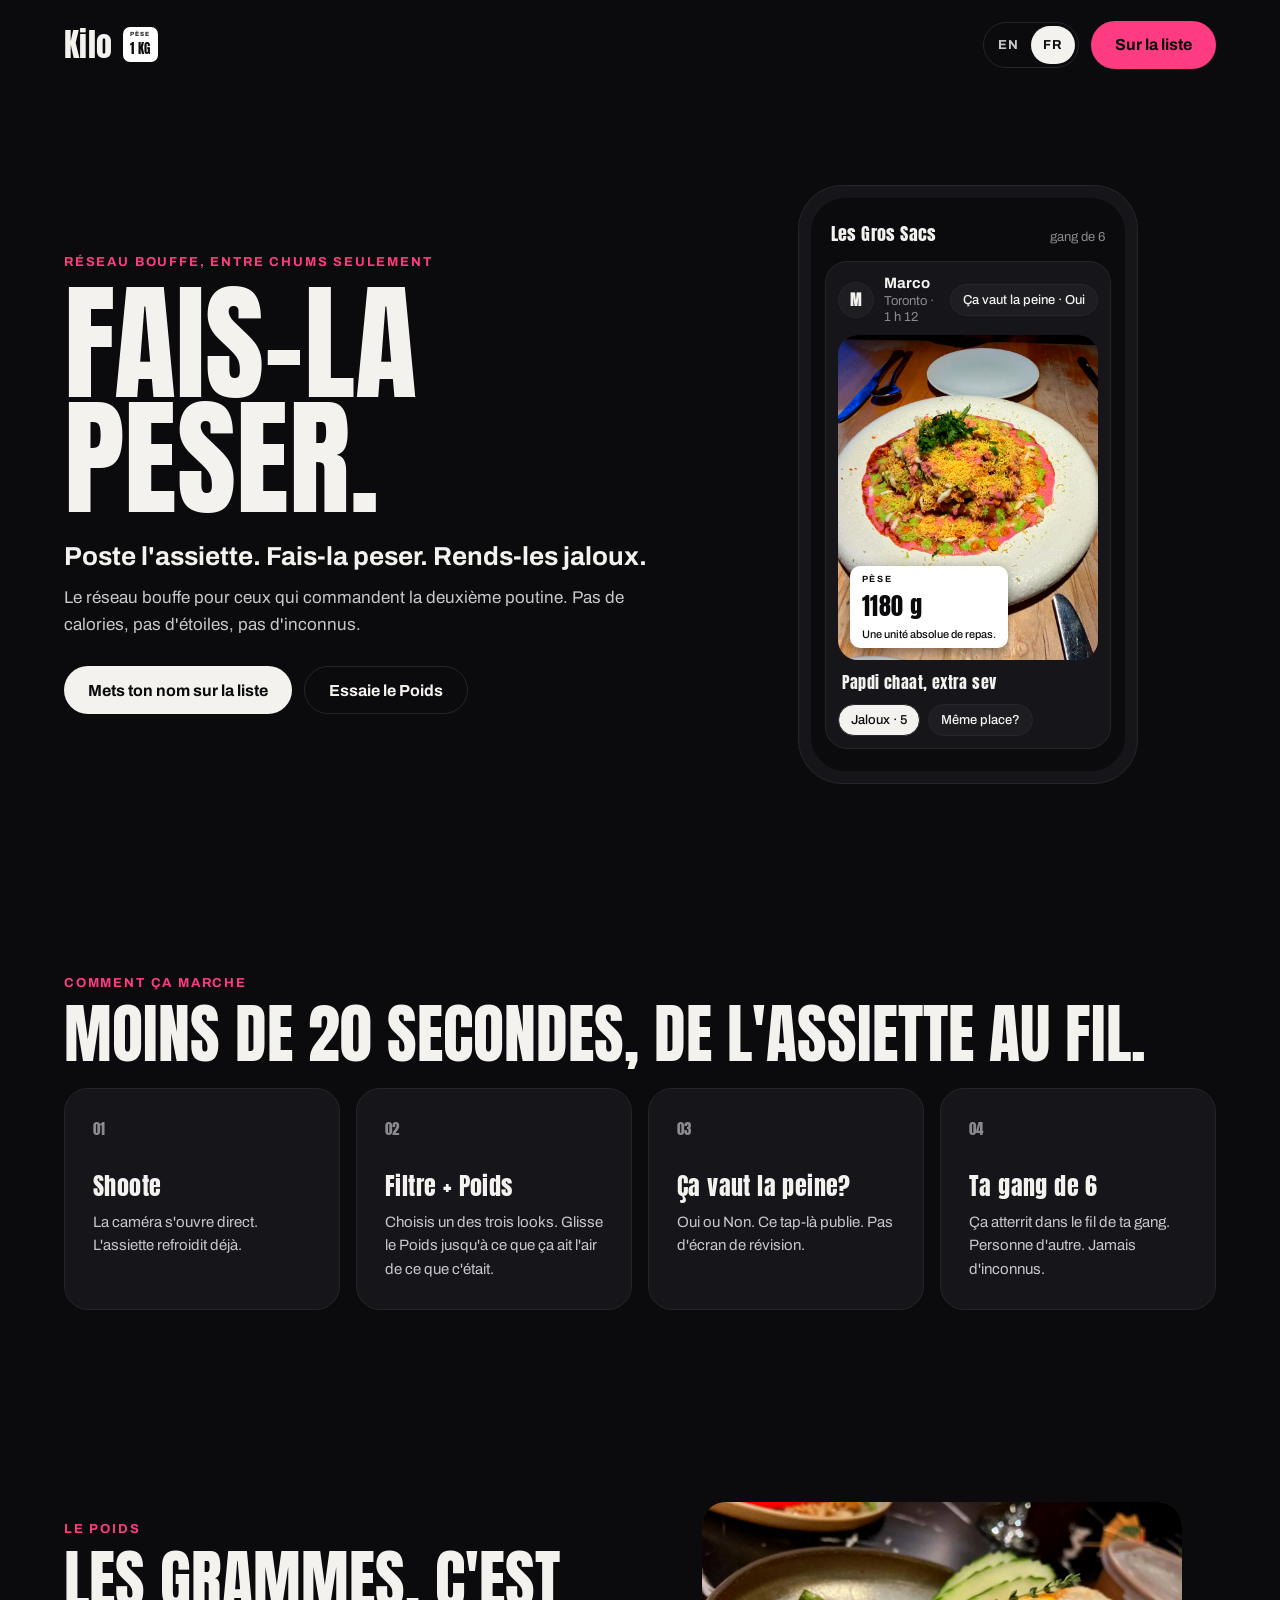
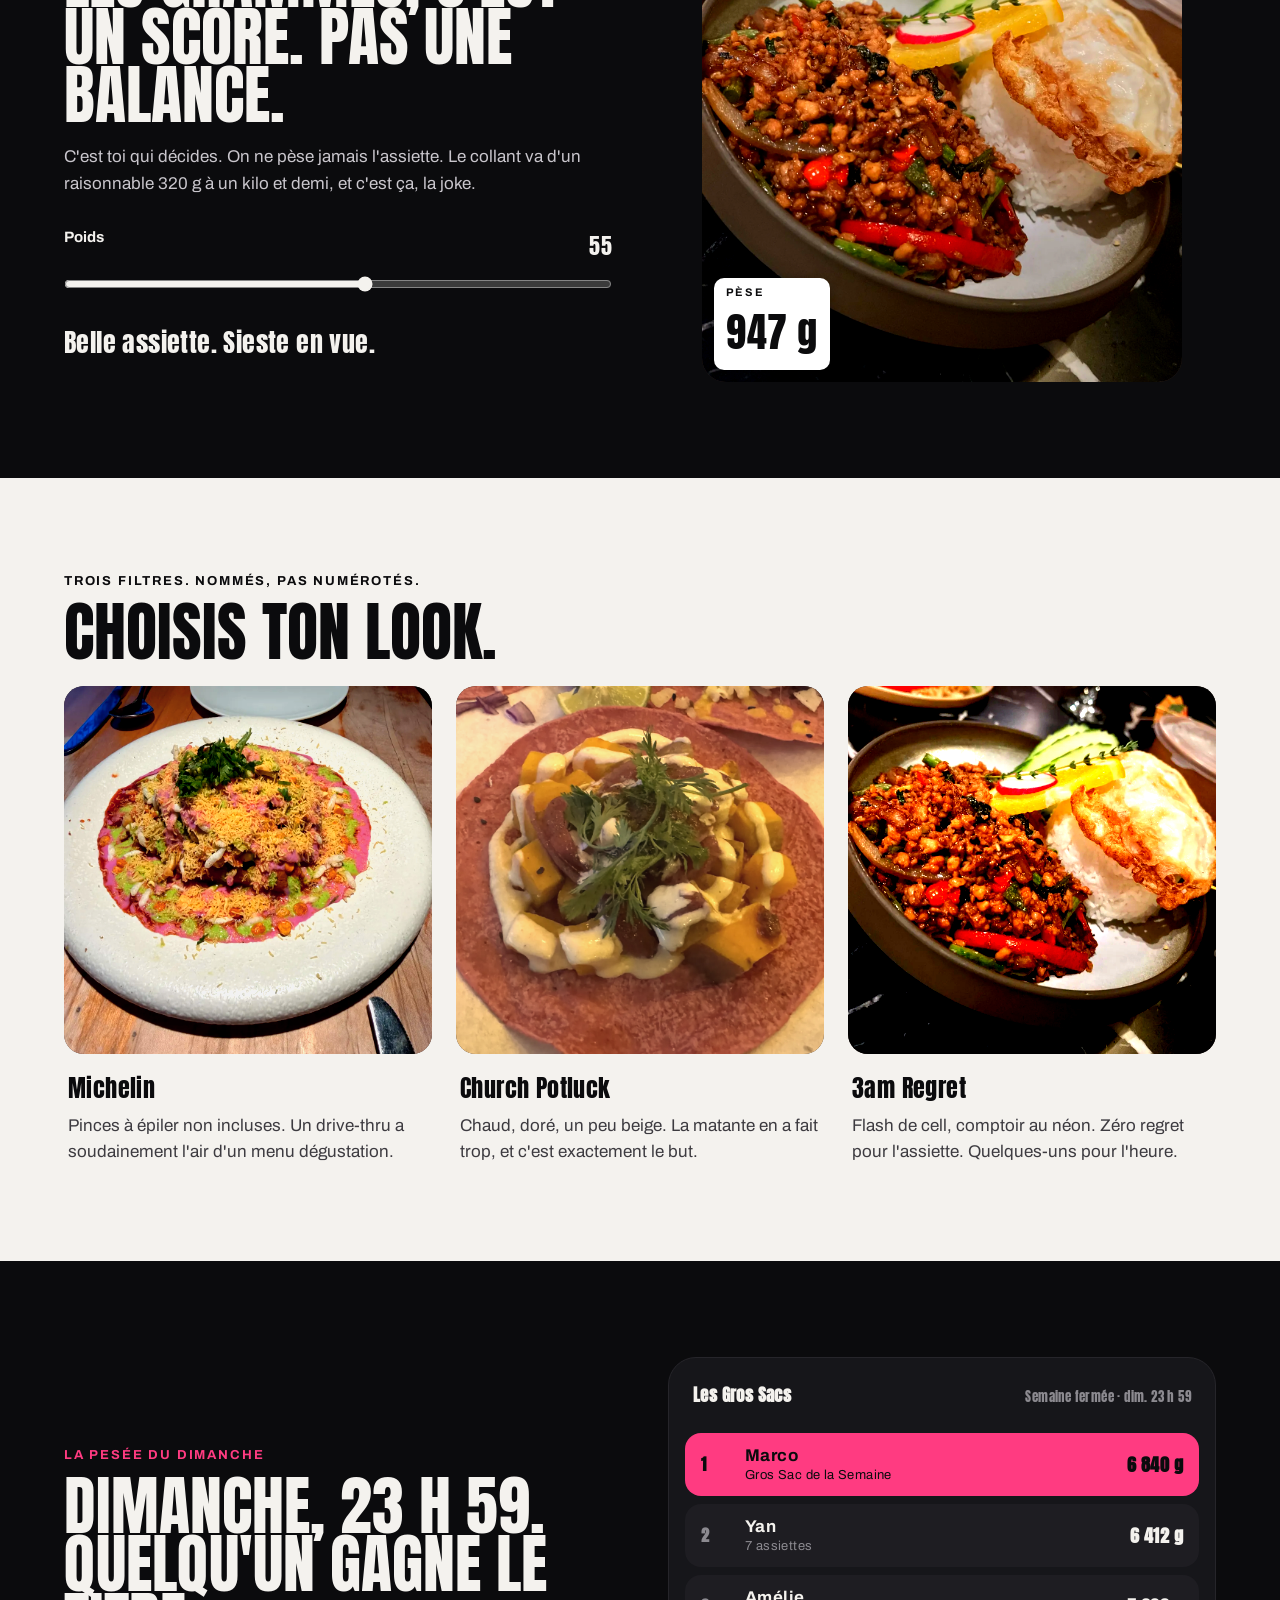
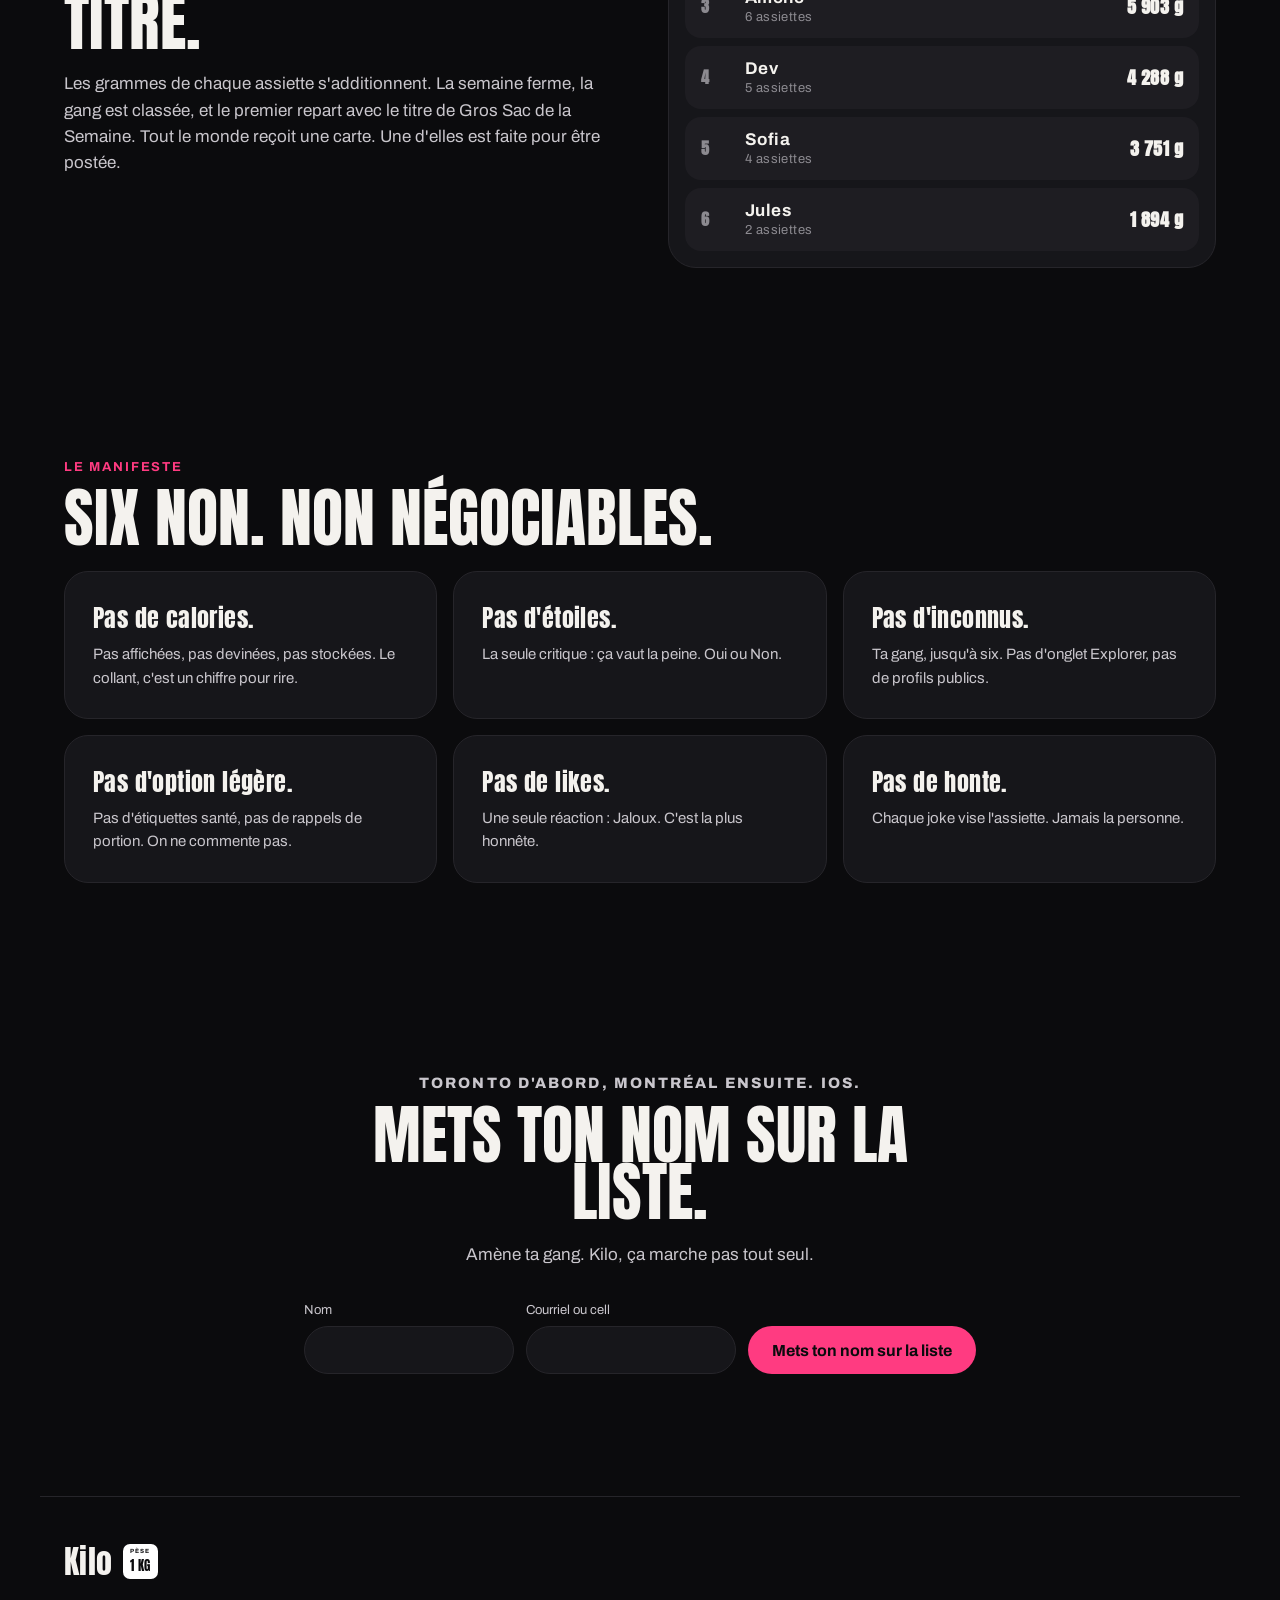
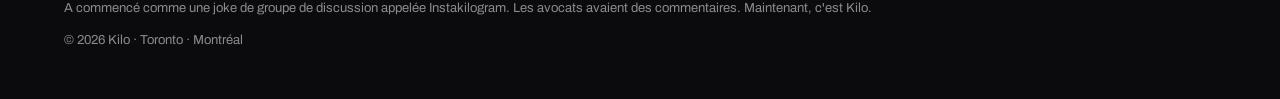
==== fr/index.html @ 5e9f3f68 "Hero photo, French version, share previews" ====
<!doctype html><html lang="fr-CA"><head><meta charset="utf-8"><meta name="viewport" content="width=device-width,initial-scale=1">
<title>Kilo — Fais-la peser.</title>
<link rel="canonical" href="https://ymatagne.github.io/kilo-landing/fr/"><link rel="alternate" hreflang="en-CA" href="https://ymatagne.github.io/kilo-landing/"><link rel="alternate" hreflang="fr-CA" href="https://ymatagne.github.io/kilo-landing/fr/"><link rel="alternate" hreflang="x-default" href="https://ymatagne.github.io/kilo-landing/">
<meta property="og:type" content="website"><meta property="og:site_name" content="Kilo"><meta property="og:title" content="Kilo — Fais-la peser."><meta property="og:description" content="Le réseau bouffe entre chums seulement. Poste ton assiette. Fais-la peser. Rends-les jaloux."><meta property="og:image" content="https://ymatagne.github.io/kilo-landing/og-fr.png"><meta property="og:image:width" content="1200"><meta property="og:image:height" content="630"><meta property="og:image:alt" content="Kilo : Fais-la peser. Une assiette de papdi chaat avec un collant qui affiche 1180 g."><meta property="og:url" content="https://ymatagne.github.io/kilo-landing/fr/"><meta property="og:locale" content="fr_CA"><meta property="og:locale:alternate" content="en_CA"><meta name="twitter:card" content="summary_large_image"><meta name="twitter:image" content="https://ymatagne.github.io/kilo-landing/og-fr.png">
<link rel="icon" href="../favicon.ico" sizes="any"><link rel="icon" type="image/png" sizes="32x32" href="../favicon-32.png"><link rel="apple-touch-icon" href="../apple-touch-icon.png"><meta name="theme-color" content="#0B0B0D"><meta name="description" content="Kilo, le réseau bouffe entre chums seulement. Poste ton assiette. Fais-la peser. Rends-les jaloux.">
<link rel="preconnect" href="https://fonts.googleapis.com"><link rel="preconnect" href="https://fonts.gstatic.com" crossorigin>
<link href="https://fonts.googleapis.com/css2?family=Anton&family=Archivo:wght@400;500;700&display=swap" rel="stylesheet">
<link rel="stylesheet" href="../styles.css"></head><body>
<a class="skip" href="#main">Passer au contenu</a>
<header class="nav wrap"><a href="#" class="wordmark" aria-label="Accueil Kilo">Kilo <span class="sticker sm" aria-hidden="true"><small>PÈSE</small><b>1 KG</b></span></a>
<div class="nav-r"><nav class="lang" aria-label="Langue"><a href="../" hreflang="en" lang="en">EN</a><a href="./" aria-current="page" hreflang="fr">FR</a></nav><a href="#join" class="btn btn-accent">Sur la liste</a></div></header>
<main id="main">
<section class="hero wrap">
 <div class="hero-copy"><p class="eyebrow">Réseau bouffe, entre chums seulement</p><h1>Fais-la peser.</h1>
 <p class="lede">Poste l'assiette. Fais-la peser. Rends-les jaloux.</p>
 <p class="quiet">Le réseau bouffe pour ceux qui commandent la deuxième poutine. Pas de calories, pas d'étoiles, pas d'inconnus.</p>
 <div class="row"><a href="#join" class="btn btn-ink">Mets ton nom sur la liste</a><a href="#heft" class="btn btn-ghost">Essaie le Poids</a></div></div>
 <div class="phone" role="img" aria-label="Carte du fil Kilo : Marco a posté un papdi chaat à Toronto, pèse 1180 grammes, Ça vaut la peine : Oui">
  <div class="phone-in"><div class="pbar"><span class="pt">Les Gros Sacs</span><span class="meta">gang de 6</span></div>
   <article class="card"><div class="chead"><span class="av">M</span><div><b>Marco</b><span class="meta">Toronto · 1 h 12</span></div><span class="chip">Ça vaut la peine · Oui</span></div>
   <div class="photo"><picture><source srcset="../hero-plate.webp" type="image/webp"><img src="../hero-plate.jpg" width="800" height="1000" alt="" style="filter:saturate(1.35) contrast(1.15)"></picture><span class="sticker on-photo"><small>PÈSE</small><b>1180 g</b><em>Une unité absolue de repas.</em></span></div>
   <p class="dish">Papdi chaat, extra sev</p><div class="acts"><span class="chip on">Jaloux · 5</span><span class="chip">Même place?</span></div></article>
  </div></div>
</section>

<section class="how wrap" aria-labelledby="how-h"><p class="eyebrow">Comment ça marche</p><h2 id="how-h">Moins de 20 secondes, de l'assiette au fil.</h2>
<ol class="steps">
<li><span class="n">01</span><h3>Shoote</h3><p>La caméra s'ouvre direct. L'assiette refroidit déjà.</p></li>
<li><span class="n">02</span><h3>Filtre + Poids</h3><p>Choisis un des trois looks. Glisse le Poids jusqu'à ce que ça ait l'air de ce que c'était.</p></li>
<li><span class="n">03</span><h3>Ça vaut la peine?</h3><p>Oui ou Non. Ce tap-là publie. Pas d'écran de révision.</p></li>
<li><span class="n">04</span><h3>Ta gang de 6</h3><p>Ça atterrit dans le fil de ta gang. Personne d'autre. Jamais d'inconnus.</p></li>
</ol></section>

<section id="heft" class="heft wrap" aria-labelledby="heft-h"><div class="heft-copy"><p class="eyebrow">Le Poids</p><h2 id="heft-h">Les grammes, c'est un score. Pas une balance.</h2>
<p class="quiet">C'est toi qui décides. On ne pèse jamais l'assiette. Le collant va d'un raisonnable 320 g à un kilo et demi, et c'est ça, la joke.</p>
<label for="heftIn" class="lbl">Poids <output id="heftOut" for="heftIn">55</output></label>
<input id="heftIn" type="range" min="0" max="100" value="55" aria-describedby="verdict">
<p id="verdict" class="verdict" aria-live="polite">Belle assiette. Sieste en vue.</p></div>
<div class="photo big"><picture><source srcset="../heft-plate.webp" type="image/webp"><img id="heftImg" src="../heft-plate.jpg" width="1200" height="1200" loading="lazy" decoding="async" alt="Sauté thaï au basilic avec riz et œuf frit"></picture><span class="sticker on-photo lg"><small>PÈSE</small><b id="grams">947 g</b></span></div>
</section>

<section class="filters" aria-labelledby="f-h"><div class="wrap"><p class="eyebrow dark">Trois filtres. Nommés, pas numérotés.</p><h2 id="f-h">Choisis ton look.</h2>
<div class="fgrid">
<figure><div class="photo"><picture><source srcset="../filter-michelin.webp" type="image/webp"><img src="../filter-michelin.jpg" width="1000" height="1000" loading="lazy" decoding="async" alt="Papdi chaat garni de sev, chutney vert et fines herbes sur une grande assiette blanche, filtre Michelin" style="filter:saturate(1.1) contrast(1.35) brightness(.95) hue-rotate(-8deg)"></picture></div><figcaption><h3>Michelin</h3><p>Pinces à épiler non incluses. Un drive-thru a soudainement l'air d'un menu dégustation.</p></figcaption></figure>
<figure><div class="photo"><picture><source srcset="../filter-potluck.webp" type="image/webp"><img src="../filter-potluck.jpg" width="1000" height="1000" loading="lazy" decoding="async" alt="Taco sur tortilla à la betterave, courge rôtie, crème et fines herbes, filtre Church Potluck" style="filter:sepia(.45) saturate(1.4) brightness(1.08) contrast(.95)"></picture></div><figcaption><h3>Church Potluck</h3><p>Chaud, doré, un peu beige. La matante en a fait trop, et c'est exactement le but.</p></figcaption></figure>
<figure><div class="photo"><picture><source srcset="../filter-3am.webp" type="image/webp"><img src="../filter-3am.jpg" width="1000" height="1000" loading="lazy" decoding="async" alt="Sauté thaï au basilic avec riz et œuf frit, filtre 3am Regret" style="filter:brightness(1.2) contrast(1.6) saturate(1.5)"></picture></div><figcaption><h3>3am Regret</h3><p>Flash de cell, comptoir au néon. Zéro regret pour l'assiette. Quelques-uns pour l'heure.</p></figcaption></figure>
</div></div></section>

<section class="weigh wrap" aria-labelledby="w-h"><div><p class="eyebrow">La pesée du dimanche</p><h2 id="w-h">Dimanche, 23 h 59. Quelqu'un gagne le titre.</h2>
<p class="quiet">Les grammes de chaque assiette s'additionnent. La semaine ferme, la gang est classée, et le premier repart avec le titre de Gros Sac de la Semaine. Tout le monde reçoit une carte. Une d'elles est faite pour être postée.</p></div>
<div class="board" role="table" aria-label="Exemple de pesée d'une gang"><div class="bhead"><b>Les Gros Sacs</b><span class="meta">Semaine fermée · dim. 23 h 59</span></div>
<div class="brow champ" role="row"><span>1</span><span><b>Marco</b><small>Gros Sac de la Semaine</small></span><span>6 840 g</span></div>
<div class="brow" role="row"><span>2</span><span><b>Yan</b><small>7 assiettes</small></span><span>6 412 g</span></div>
<div class="brow" role="row"><span>3</span><span><b>Amélie</b><small>6 assiettes</small></span><span>5 903 g</span></div>
<div class="brow" role="row"><span>4</span><span><b>Dev</b><small>5 assiettes</small></span><span>4 288 g</span></div>
<div class="brow" role="row"><span>5</span><span><b>Sofia</b><small>4 assiettes</small></span><span>3 751 g</span></div>
<div class="brow" role="row"><span>6</span><span><b>Jules</b><small>2 assiettes</small></span><span>1 894 g</span></div></div></section>

<section class="mani wrap" aria-labelledby="m-h"><p class="eyebrow">Le manifeste</p><h2 id="m-h">Six non. Non négociables.</h2>
<ol class="pgrid">
<li><h3>Pas de calories.</h3><p>Pas affichées, pas devinées, pas stockées. Le collant, c'est un chiffre pour rire.</p></li>
<li><h3>Pas d'étoiles.</h3><p>La seule critique : ça vaut la peine. Oui ou Non.</p></li>
<li><h3>Pas d'inconnus.</h3><p>Ta gang, jusqu'à six. Pas d'onglet Explorer, pas de profils publics.</p></li>
<li><h3>Pas d'option légère.</h3><p>Pas d'étiquettes santé, pas de rappels de portion. On ne commente pas.</p></li>
<li><h3>Pas de likes.</h3><p>Une seule réaction : Jaloux. C'est la plus honnête.</p></li>
<li><h3>Pas de honte.</h3><p>Chaque joke vise l'assiette. Jamais la personne.</p></li>
</ol></section>

<section id="join" class="join wrap" aria-labelledby="j-h"><p class="launch">Toronto d'abord, Montréal ensuite. iOS.</p><h2 id="j-h">Mets ton nom sur la liste.</h2>
<p class="quiet">Amène ta gang. Kilo, ça marche pas tout seul.</p>
<form id="wl" class="form" novalidate><div class="f"><label for="nm">Nom</label><input id="nm" name="name" autocomplete="given-name" required></div>
<div class="f"><label for="ct">Courriel ou cell</label><input id="ct" name="contact" autocomplete="email" required></div>
<button class="btn btn-accent" type="submit">Mets ton nom sur la liste</button><p id="err" class="err" role="alert"></p></form>
<div id="thanks" class="thanks" hidden tabindex="-1"><span class="sticker"><small>PÈSE</small><b>1 KG</b></span><h3>T'es sur la liste.</h3><p class="quiet">On t'écrit quand Kilo arrive dans ta ville. Commence à réchauffer la gang.</p></div>
</section></main>
<footer class="foot wrap"><a href="#" class="wordmark" aria-label="Accueil Kilo">Kilo <span class="sticker sm" aria-hidden="true"><small>PÈSE</small><b>1 KG</b></span></a>
<p class="meta">A commencé comme une joke de groupe de discussion appelée Instakilogram. Les avocats avaient des commentaires. Maintenant, c'est Kilo.</p><p class="meta">© 2026 Kilo · Toronto · Montréal</p></footer>
<script src="../app.js"></script></body></html>
---- styles.css ----
:root{--g:#0B0B0D;--s:#16161A;--b:#26252A;--s2:#1E1D22;--ink:#F4F2EE;--q:#C9C6CC;--m:#8C8A90;--a:#FF3B81}
*{box-sizing:border-box;margin:0}html{scroll-behavior:smooth}
body{background:var(--g);color:var(--ink);font:400 17px/1.55 'Archivo',system-ui,sans-serif}
.wrap{max-width:1200px;margin:0 auto;padding:0 24px}
h1,h2{font-family:'Anton',sans-serif;font-weight:800;line-height:.95}
h1{font-size:clamp(56px,9vw,120px);letter-spacing:-3px}h2{font-size:clamp(36px,5vw,64px);letter-spacing:-2px;margin-bottom:20px}
h3{font-family:'Anton',sans-serif;font-weight:700;font-size:22px;margin-bottom:6px}
.eyebrow{color:var(--a);font:700 13px 'Archivo';letter-spacing:.14em;text-transform:uppercase;margin-bottom:16px}
.eyebrow.dark{color:#0B0B0D}
.quiet{color:var(--q)}.meta{color:var(--m);font-size:13px}
.skip{position:absolute;left:-999px}.skip:focus{left:16px;top:16px;background:var(--ink);color:var(--g);padding:10px;z-index:9}
a{color:inherit}:focus-visible{outline:3px solid var(--ink);outline-offset:3px}
.btn{display:inline-flex;align-items:center;min-height:48px;padding:0 24px;border-radius:999px;font:700 16px 'Archivo';text-decoration:none;border:0;cursor:pointer}
.btn-accent{background:var(--a);color:#0B0B0D}.btn-ink{background:var(--ink);color:var(--g)}.btn-ghost{border:1px solid var(--b);color:var(--ink);background:transparent}
.row{display:flex;gap:12px;flex-wrap:wrap;margin-top:28px}
.nav{display:flex;justify-content:space-between;align-items:center;padding-top:20px;padding-bottom:20px}
.wordmark{display:flex;align-items:center;gap:10px;font:800 30px 'Anton';letter-spacing:-1px;text-decoration:none;min-height:44px}
.sticker{display:inline-flex;flex-direction:column;background:#fff;color:#0B0B0D;border-radius:10px;padding:8px 12px;line-height:1}
.sticker small{font:700 9px 'Archivo';letter-spacing:.2em}.sticker b{font:800 24px 'Anton';letter-spacing:-.5px;margin-top:4px}.sticker em{font:500 11px 'Archivo';font-style:normal;margin-top:4px}
.sticker.sm{padding:4px 7px;border-radius:7px}.sticker.sm small{font-size:6px}.sticker.sm b{font-size:13px;margin-top:2px}
.sticker.on-photo{position:absolute;left:12px;bottom:12px;box-shadow:0 4px 14px rgba(0,0,0,.45)}
.sticker.lg b{font-size:40px}.sticker.lg small{font-size:11px}
.hero{display:grid;grid-template-columns:1.1fr .9fr;gap:48px;align-items:center;padding-top:56px;padding-bottom:96px}
.lede{font:700 clamp(20px,2.2vw,26px)/1.3 'Archivo';margin:24px 0 12px}
.phone{justify-self:center;width:340px;border:1px solid var(--b);border-radius:44px;padding:12px;background:var(--s)}
.phone-in{background:var(--g);border-radius:34px;padding:18px 14px 22px}
.pbar{display:flex;justify-content:space-between;align-items:baseline;padding:4px 6px 14px}.pt{font:700 18px 'Anton'}
.card{background:var(--s);border:1px solid var(--b);border-radius:22px;padding:12px}
.chead{display:flex;align-items:center;gap:10px;margin-bottom:10px}.chead div{display:flex;flex-direction:column;flex:1;line-height:1.25;font-size:15px}
.av{width:36px;height:36px;border-radius:50%;background:var(--s2);border:1px solid var(--b);display:grid;place-items:center;font:700 15px 'Anton'}
.chip{display:inline-flex;align-items:center;min-height:32px;padding:0 12px;border-radius:999px;background:var(--s2);border:1px solid var(--b);font:500 13px 'Archivo';white-space:nowrap}
.chip.on{background:var(--ink);color:var(--g)}
.photo{position:relative;border-radius:20px;overflow:hidden;aspect-ratio:4/5;background:#3a2a22}.photo img{width:100%;height:100%;object-fit:cover;display:block}
.dish{font:700 16px 'Anton';margin:10px 4px}.acts{display:flex;gap:8px}
section{padding-top:96px;padding-bottom:96px}
.steps{list-style:none;padding:0;display:grid;grid-template-columns:repeat(4,1fr);gap:16px;margin-top:24px}
.steps li,.pgrid li{background:var(--s);border:1px solid var(--b);border-radius:24px;padding:28px}
.n{font:800 15px 'Anton';color:var(--m);display:block;margin-bottom:28px}.steps p,.pgrid p{color:var(--q);font-size:15px}
.heft{display:grid;grid-template-columns:1fr 1fr;gap:56px;align-items:center}
.heft .photo.big{max-width:480px;width:100%;justify-self:center}
.lbl{display:flex;justify-content:space-between;font:700 15px 'Archivo';margin-top:32px}
output{font:800 22px 'Anton'}
input[type=range]{width:100%;height:44px;accent-color:var(--ink);cursor:pointer}
.verdict{font:700 24px 'Anton';margin-top:8px}
.filters{background:#F4F2EE;color:#0B0B0D}.filters p{color:#3d3b40}
.fgrid{display:grid;grid-template-columns:repeat(3,1fr);gap:24px;margin-top:24px}
.fgrid figcaption{padding:16px 4px 0}.fgrid .photo{aspect-ratio:1}
.weigh{display:grid;grid-template-columns:1fr 1fr;gap:56px;align-items:center}
.board{background:var(--s);border:1px solid var(--b);border-radius:28px;padding:16px}
.bhead{display:flex;justify-content:space-between;align-items:baseline;padding:8px 8px 16px;font-family:'Anton'}
.brow{display:grid;grid-template-columns:32px 1fr auto;align-items:center;gap:12px;background:var(--s2);border-radius:16px;padding:12px 16px;margin-top:8px;font-variant-numeric:tabular-nums}
.brow span:first-child{font:800 16px 'Anton';color:var(--m)}.brow span:nth-child(2){display:flex;flex-direction:column;line-height:1.3}
.brow small{color:var(--m);font-size:13px}.brow span:last-child{font:800 18px 'Anton'}
.brow.champ{background:var(--a);color:#0B0B0D}.brow.champ small,.brow.champ span:first-child{color:#0B0B0D}
.pgrid{list-style:none;padding:0;display:grid;grid-template-columns:repeat(3,1fr);gap:16px;margin-top:24px}
.join{text-align:center;max-width:720px}.launch{font:800 15px 'Archivo';letter-spacing:.14em;text-transform:uppercase;color:var(--q);margin-bottom:16px}
.form{display:grid;grid-template-columns:1fr 1fr auto;gap:12px;margin-top:32px;text-align:left;align-items:end}
.f label{display:block;font-size:13px;color:var(--q);margin-bottom:6px}
.f input{width:100%;min-height:48px;border-radius:999px;border:1px solid var(--b);background:var(--s);color:var(--ink);padding:0 20px;font:16px 'Archivo'}
.err{grid-column:1/-1;color:var(--q);font-size:14px;min-height:1em}
.thanks{margin-top:32px;background:var(--s);border:1px solid var(--b);border-radius:28px;padding:32px;display:flex;flex-direction:column;align-items:center;gap:12px}
.foot{border-top:1px solid var(--b);padding-top:40px;padding-bottom:48px;display:flex;flex-direction:column;gap:12px}
@media(max-width:960px){.hero,.heft,.weigh{grid-template-columns:1fr}.steps{grid-template-columns:1fr 1fr}.pgrid,.fgrid{grid-template-columns:1fr 1fr}}
@media(max-width:600px){.steps,.pgrid,.fgrid,.form{grid-template-columns:1fr}.phone{width:100%;max-width:340px}section{padding-top:64px;padding-bottom:64px}.hero{padding-top:24px}.nav .btn{padding:0 16px;font-size:14px}h1{letter-spacing:-2px}}
@media(prefers-reduced-motion:reduce){html{scroll-behavior:auto}*{transition:none!important;animation:none!important}}
[hidden]{display:none!important}
h1,h2{font-weight:400;letter-spacing:0;text-transform:uppercase;line-height:.9}h1{font-size:clamp(64px,10vw,140px)}.sticker b{font-weight:400;letter-spacing:.5px}
.wordmark,h3,.dish,.pt,.bhead,.brow span,.n,output,.verdict{font-weight:400;letter-spacing:.4px}.wordmark{font-size:32px}h3{font-size:24px}.verdict{font-size:26px}
section.wrap{padding-top:96px;padding-bottom:96px}@media(max-width:600px){section.wrap{padding-top:64px;padding-bottom:64px}.hero.wrap{padding-top:24px}}.sticker.sm b{letter-spacing:.5px}
.heft .photo.big{aspect-ratio:1;border-radius:24px}.heft .photo picture{display:block;width:100%;height:100%}
.photo picture{display:block;width:100%;height:100%}
.nav-r{display:flex;align-items:center;gap:12px}
.lang{display:flex;border:1px solid var(--b);border-radius:999px;padding:3px}
.lang a{min-width:44px;min-height:38px;display:grid;place-items:center;border-radius:999px;font:700 13px 'Archivo';letter-spacing:.08em;text-decoration:none;color:var(--q)}
.lang a[aria-current]{background:var(--ink);color:var(--g)}
h1,h2,h3{overflow-wrap:break-word;hyphens:manual}
@media(max-width:600px){.nav .sticker.sm{display:none}.nav-r{gap:8px}.lang a{min-width:40px}}
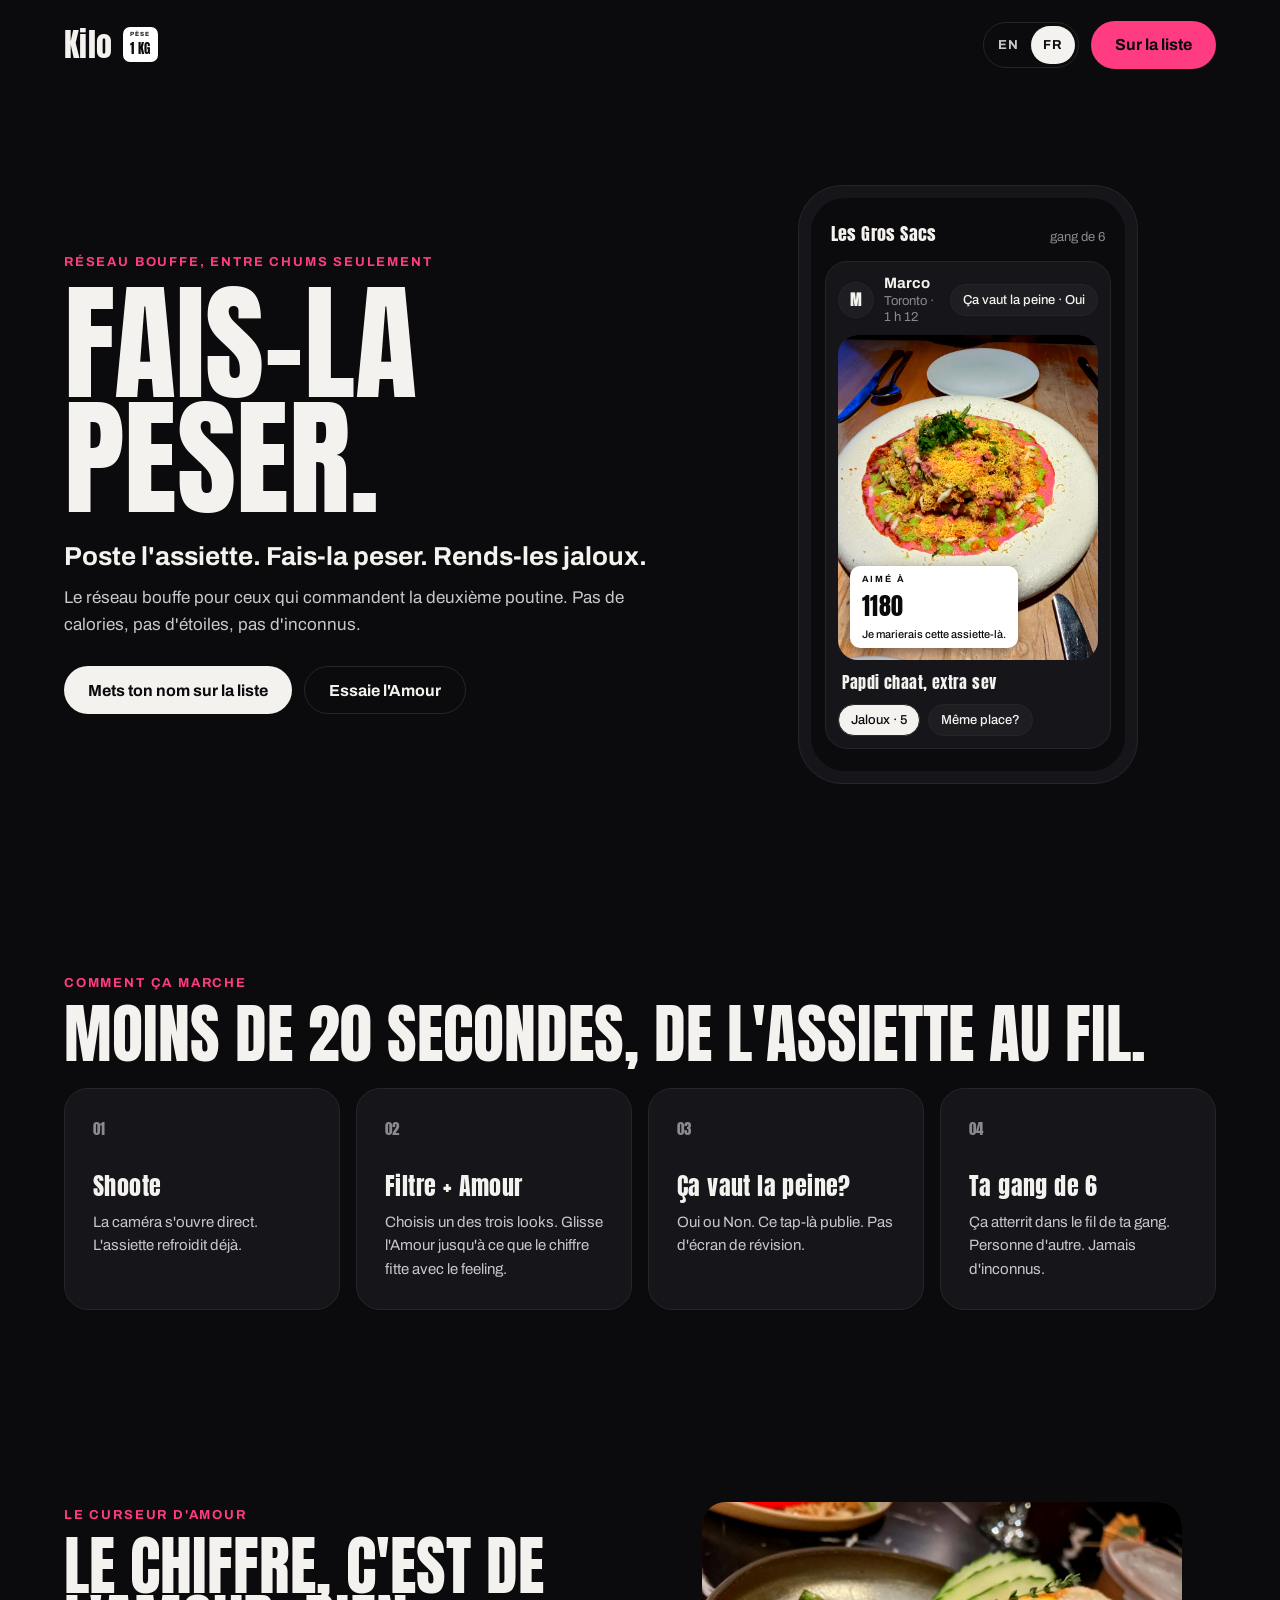
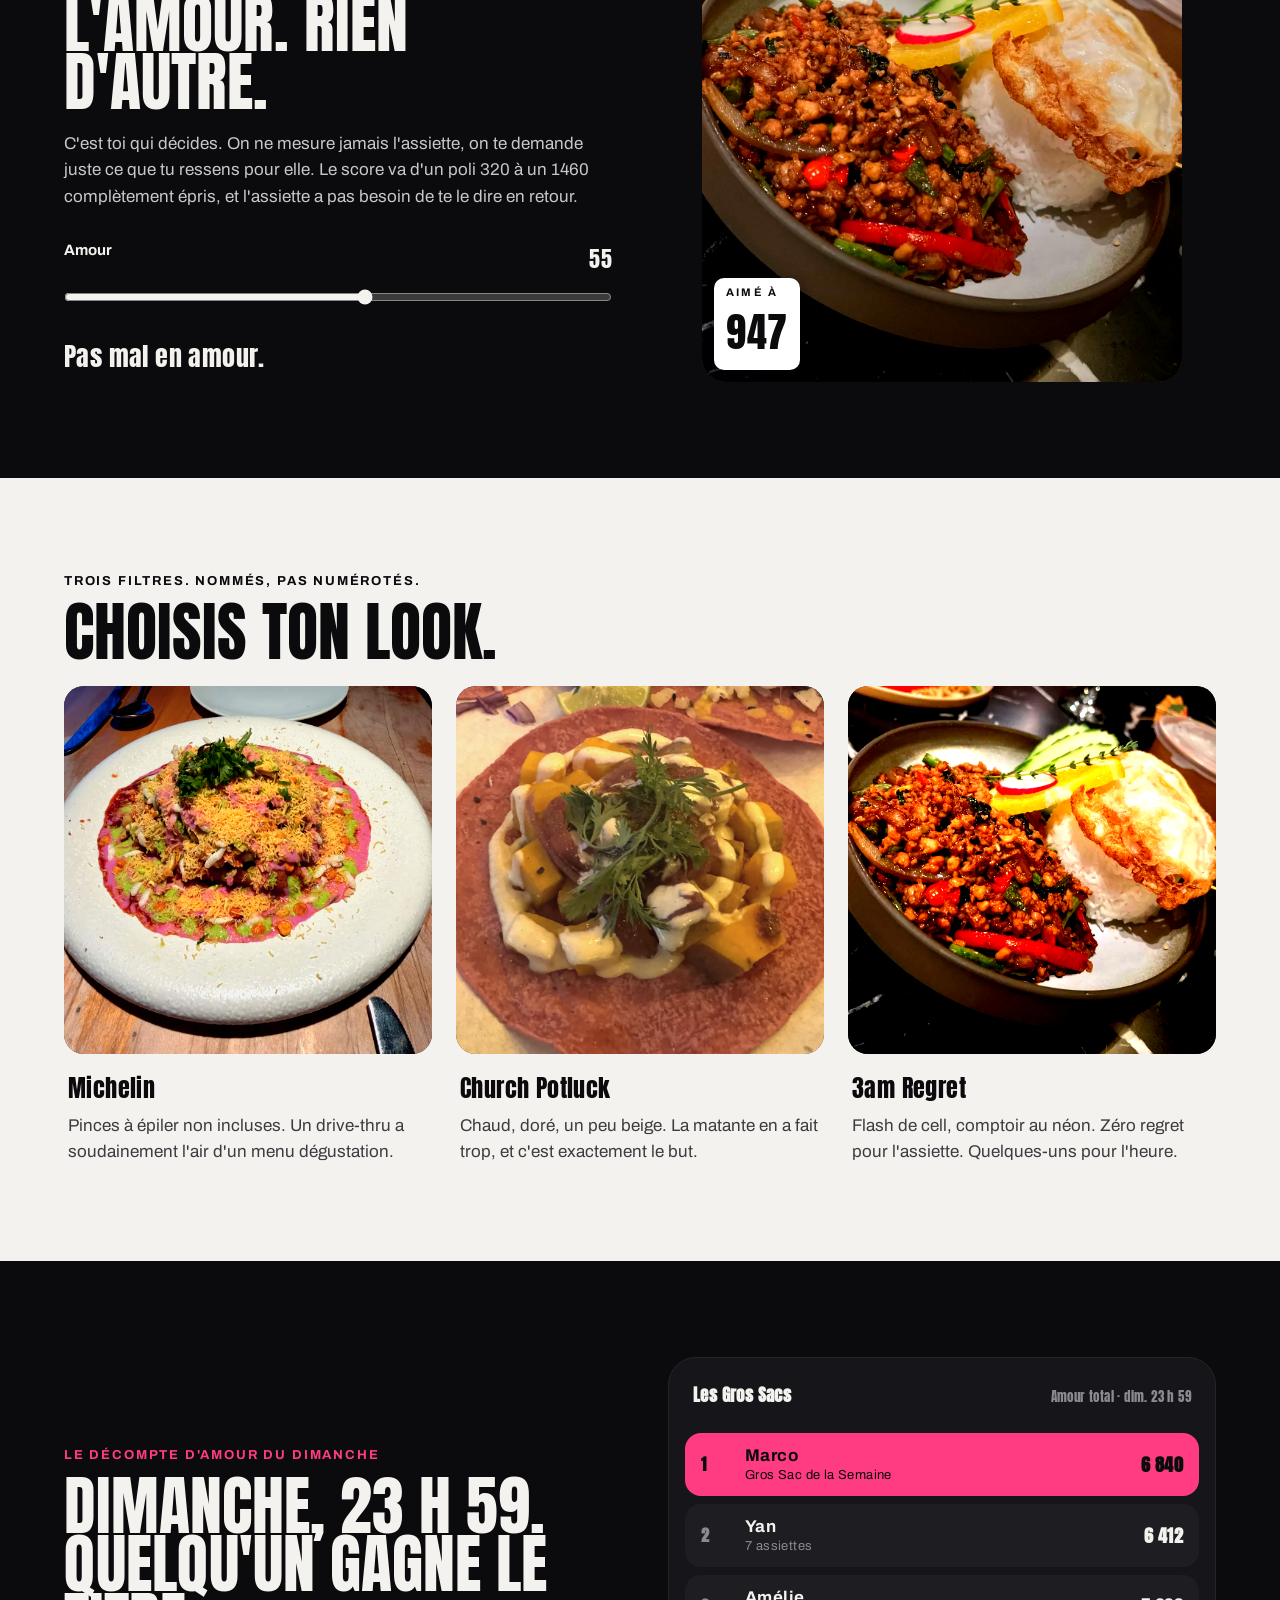
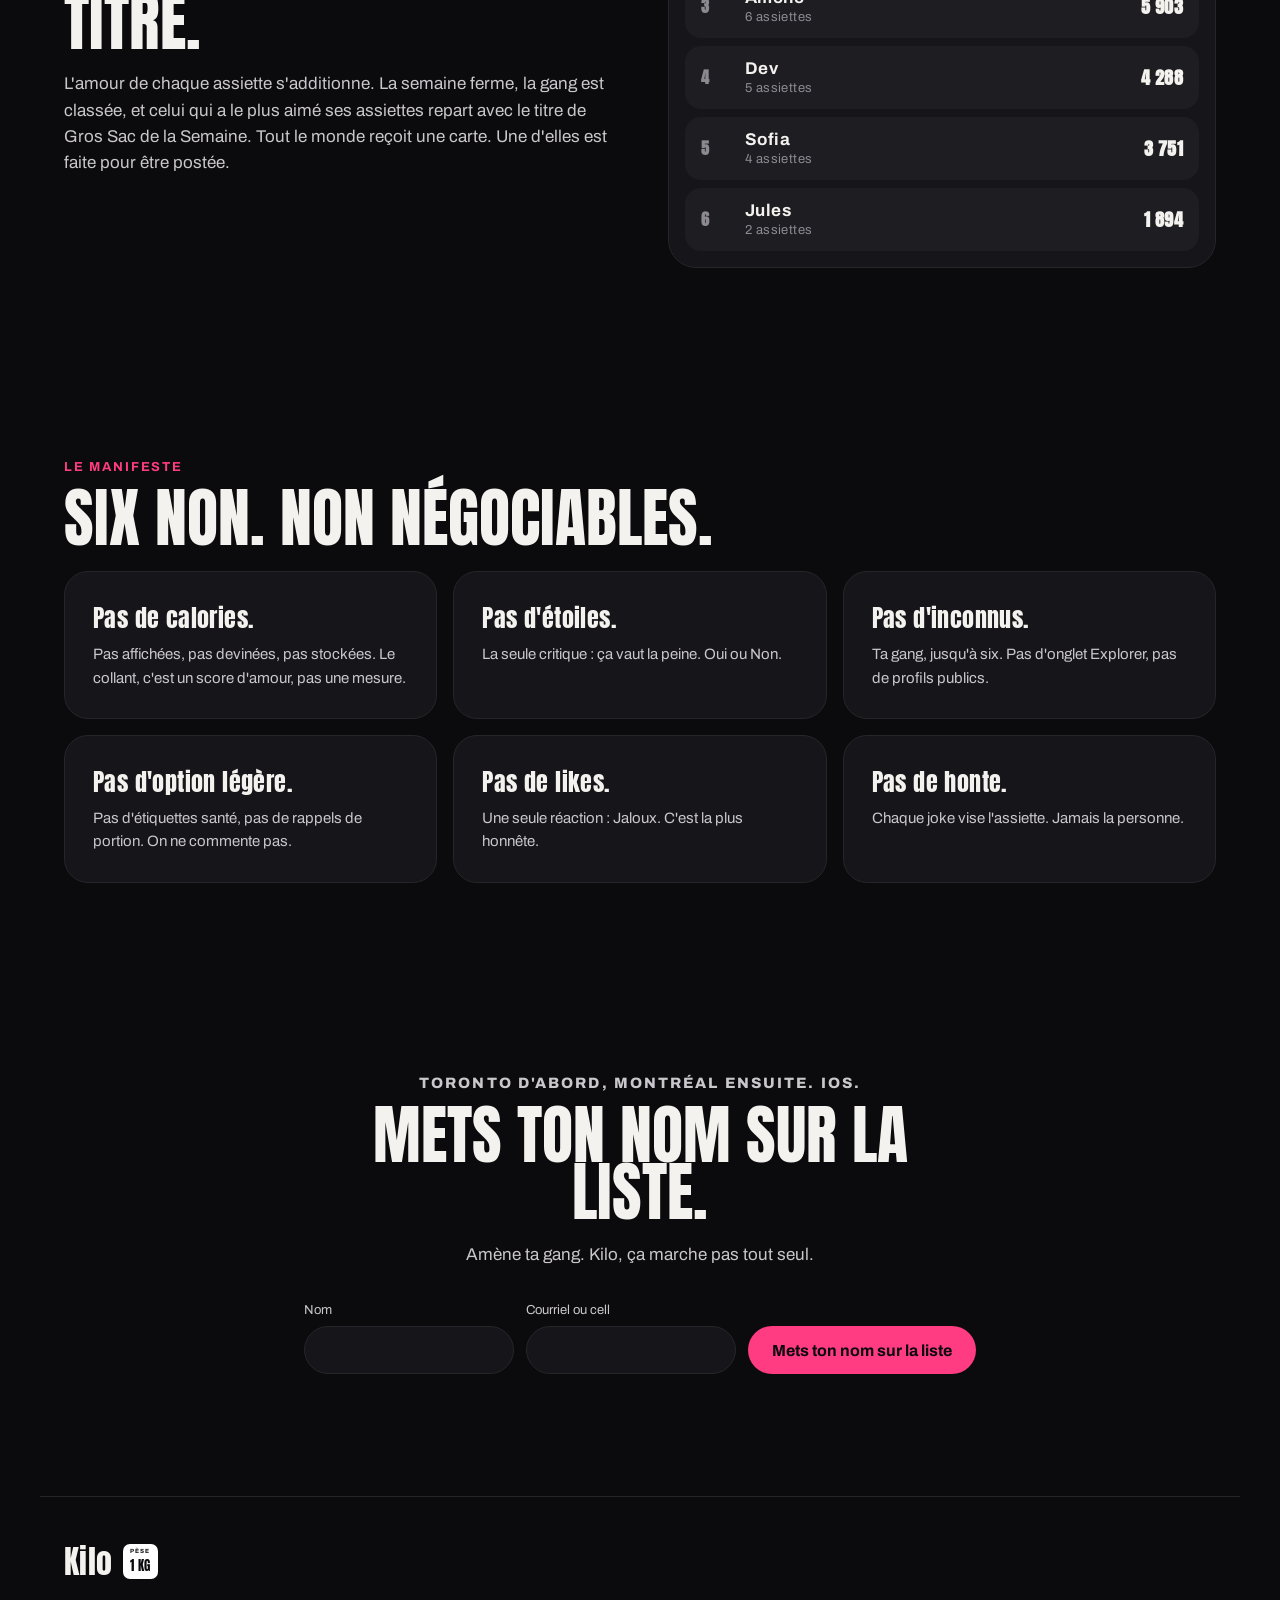
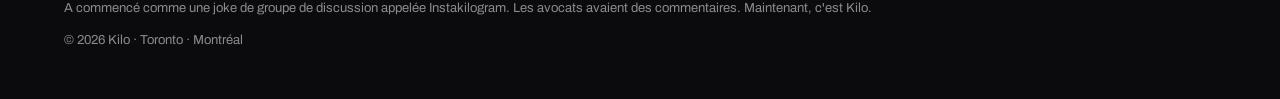
==== commit 965d67c2: "Love scale instead of grams" ====
--- a/fr/index.html
+++ b/fr/index.html
@@ -1,7 +1,7 @@
 <!doctype html><html lang="fr-CA"><head><meta charset="utf-8"><meta name="viewport" content="width=device-width,initial-scale=1">
 <title>Kilo — Fais-la peser.</title>
 <link rel="canonical" href="https://ymatagne.github.io/kilo-landing/fr/"><link rel="alternate" hreflang="en-CA" href="https://ymatagne.github.io/kilo-landing/"><link rel="alternate" hreflang="fr-CA" href="https://ymatagne.github.io/kilo-landing/fr/"><link rel="alternate" hreflang="x-default" href="https://ymatagne.github.io/kilo-landing/">
-<meta property="og:type" content="website"><meta property="og:site_name" content="Kilo"><meta property="og:title" content="Kilo — Fais-la peser."><meta property="og:description" content="Le réseau bouffe entre chums seulement. Poste ton assiette. Fais-la peser. Rends-les jaloux."><meta property="og:image" content="https://ymatagne.github.io/kilo-landing/og-fr.png"><meta property="og:image:width" content="1200"><meta property="og:image:height" content="630"><meta property="og:image:alt" content="Kilo : Fais-la peser. Une assiette de papdi chaat avec un collant qui affiche 1180 g."><meta property="og:url" content="https://ymatagne.github.io/kilo-landing/fr/"><meta property="og:locale" content="fr_CA"><meta property="og:locale:alternate" content="en_CA"><meta name="twitter:card" content="summary_large_image"><meta name="twitter:image" content="https://ymatagne.github.io/kilo-landing/og-fr.png">
+<meta property="og:type" content="website"><meta property="og:site_name" content="Kilo"><meta property="og:title" content="Kilo — Fais-la peser."><meta property="og:description" content="Le réseau bouffe entre chums seulement. Poste ton assiette. Fais-la peser. Rends-les jaloux."><meta property="og:image" content="https://ymatagne.github.io/kilo-landing/og-fr.png"><meta property="og:image:width" content="1200"><meta property="og:image:height" content="630"><meta property="og:image:alt" content="Kilo : Fais-la peser. Une assiette de papdi chaat avec un collant qui dit Aimé à 1180."><meta property="og:url" content="https://ymatagne.github.io/kilo-landing/fr/"><meta property="og:locale" content="fr_CA"><meta property="og:locale:alternate" content="en_CA"><meta name="twitter:card" content="summary_large_image"><meta name="twitter:image" content="https://ymatagne.github.io/kilo-landing/og-fr.png">
 <link rel="icon" href="../favicon.ico" sizes="any"><link rel="icon" type="image/png" sizes="32x32" href="../favicon-32.png"><link rel="apple-touch-icon" href="../apple-touch-icon.png"><meta name="theme-color" content="#0B0B0D"><meta name="description" content="Kilo, le réseau bouffe entre chums seulement. Poste ton assiette. Fais-la peser. Rends-les jaloux.">
 <link rel="preconnect" href="https://fonts.googleapis.com"><link rel="preconnect" href="https://fonts.gstatic.com" crossorigin>
 <link href="https://fonts.googleapis.com/css2?family=Anton&family=Archivo:wght@400;500;700&display=swap" rel="stylesheet">
@@ -14,11 +14,11 @@
  <div class="hero-copy"><p class="eyebrow">Réseau bouffe, entre chums seulement</p><h1>Fais-la peser.</h1>
  <p class="lede">Poste l'assiette. Fais-la peser. Rends-les jaloux.</p>
  <p class="quiet">Le réseau bouffe pour ceux qui commandent la deuxième poutine. Pas de calories, pas d'étoiles, pas d'inconnus.</p>
- <div class="row"><a href="#join" class="btn btn-ink">Mets ton nom sur la liste</a><a href="#heft" class="btn btn-ghost">Essaie le Poids</a></div></div>
- <div class="phone" role="img" aria-label="Carte du fil Kilo : Marco a posté un papdi chaat à Toronto, pèse 1180 grammes, Ça vaut la peine : Oui">
+ <div class="row"><a href="#join" class="btn btn-ink">Mets ton nom sur la liste</a><a href="#love" class="btn btn-ghost">Essaie l'Amour</a></div></div>
+ <div class="phone" role="img" aria-label="Carte du fil Kilo : Marco a posté un papdi chaat à Toronto, aimé à 1180, Ça vaut la peine : Oui">
   <div class="phone-in"><div class="pbar"><span class="pt">Les Gros Sacs</span><span class="meta">gang de 6</span></div>
    <article class="card"><div class="chead"><span class="av">M</span><div><b>Marco</b><span class="meta">Toronto · 1 h 12</span></div><span class="chip">Ça vaut la peine · Oui</span></div>
-   <div class="photo"><picture><source srcset="../hero-plate.webp" type="image/webp"><img src="../hero-plate.jpg" width="800" height="1000" alt="" style="filter:saturate(1.35) contrast(1.15)"></picture><span class="sticker on-photo"><small>PÈSE</small><b>1180 g</b><em>Une unité absolue de repas.</em></span></div>
+   <div class="photo"><picture><source srcset="../hero-plate.webp" type="image/webp"><img src="../hero-plate.jpg" width="800" height="1000" alt="" style="filter:saturate(1.35) contrast(1.15)"></picture><span class="sticker on-photo"><small>AIMÉ À</small><b>1180</b><em>Je marierais cette assiette-là.</em></span></div>
    <p class="dish">Papdi chaat, extra sev</p><div class="acts"><span class="chip on">Jaloux · 5</span><span class="chip">Même place?</span></div></article>
   </div></div>
 </section>
@@ -26,17 +26,17 @@
 <section class="how wrap" aria-labelledby="how-h"><p class="eyebrow">Comment ça marche</p><h2 id="how-h">Moins de 20 secondes, de l'assiette au fil.</h2>
 <ol class="steps">
 <li><span class="n">01</span><h3>Shoote</h3><p>La caméra s'ouvre direct. L'assiette refroidit déjà.</p></li>
-<li><span class="n">02</span><h3>Filtre + Poids</h3><p>Choisis un des trois looks. Glisse le Poids jusqu'à ce que ça ait l'air de ce que c'était.</p></li>
+<li><span class="n">02</span><h3>Filtre + Amour</h3><p>Choisis un des trois looks. Glisse l'Amour jusqu'à ce que le chiffre fitte avec le feeling.</p></li>
 <li><span class="n">03</span><h3>Ça vaut la peine?</h3><p>Oui ou Non. Ce tap-là publie. Pas d'écran de révision.</p></li>
 <li><span class="n">04</span><h3>Ta gang de 6</h3><p>Ça atterrit dans le fil de ta gang. Personne d'autre. Jamais d'inconnus.</p></li>
 </ol></section>
 
-<section id="heft" class="heft wrap" aria-labelledby="heft-h"><div class="heft-copy"><p class="eyebrow">Le Poids</p><h2 id="heft-h">Les grammes, c'est un score. Pas une balance.</h2>
-<p class="quiet">C'est toi qui décides. On ne pèse jamais l'assiette. Le collant va d'un raisonnable 320 g à un kilo et demi, et c'est ça, la joke.</p>
-<label for="heftIn" class="lbl">Poids <output id="heftOut" for="heftIn">55</output></label>
-<input id="heftIn" type="range" min="0" max="100" value="55" aria-describedby="verdict">
-<p id="verdict" class="verdict" aria-live="polite">Belle assiette. Sieste en vue.</p></div>
-<div class="photo big"><picture><source srcset="../heft-plate.webp" type="image/webp"><img id="heftImg" src="../heft-plate.jpg" width="1200" height="1200" loading="lazy" decoding="async" alt="Sauté thaï au basilic avec riz et œuf frit"></picture><span class="sticker on-photo lg"><small>PÈSE</small><b id="grams">947 g</b></span></div>
+<section id="love" class="love wrap" aria-labelledby="love-h"><div class="love-copy"><p class="eyebrow">Le curseur d'Amour</p><h2 id="love-h">Le chiffre, c'est de l'amour. Rien d'autre.</h2>
+<p class="quiet">C'est toi qui décides. On ne mesure jamais l'assiette, on te demande juste ce que tu ressens pour elle. Le score va d'un poli 320 à un 1460 complètement épris, et l'assiette a pas besoin de te le dire en retour.</p>
+<label for="loveIn" class="lbl">Amour <output id="loveOut" for="loveIn">55</output></label>
+<input id="loveIn" type="range" min="0" max="100" value="55" aria-describedby="verdict">
+<p id="verdict" class="verdict" aria-live="polite">Pas mal en amour.</p></div>
+<div class="photo big"><picture><source srcset="../heft-plate.webp" type="image/webp"><img id="loveImg" src="../heft-plate.jpg" width="1200" height="1200" loading="lazy" decoding="async" alt="Sauté thaï au basilic avec riz et œuf frit"></picture><span class="sticker on-photo lg"><small>AIMÉ À</small><b id="score">947</b></span></div>
 </section>
 
 <section class="filters" aria-labelledby="f-h"><div class="wrap"><p class="eyebrow dark">Trois filtres. Nommés, pas numérotés.</p><h2 id="f-h">Choisis ton look.</h2>
@@ -46,19 +46,19 @@
 <figure><div class="photo"><picture><source srcset="../filter-3am.webp" type="image/webp"><img src="../filter-3am.jpg" width="1000" height="1000" loading="lazy" decoding="async" alt="Sauté thaï au basilic avec riz et œuf frit, filtre 3am Regret" style="filter:brightness(1.2) contrast(1.6) saturate(1.5)"></picture></div><figcaption><h3>3am Regret</h3><p>Flash de cell, comptoir au néon. Zéro regret pour l'assiette. Quelques-uns pour l'heure.</p></figcaption></figure>
 </div></div></section>
 
-<section class="weigh wrap" aria-labelledby="w-h"><div><p class="eyebrow">La pesée du dimanche</p><h2 id="w-h">Dimanche, 23 h 59. Quelqu'un gagne le titre.</h2>
-<p class="quiet">Les grammes de chaque assiette s'additionnent. La semaine ferme, la gang est classée, et le premier repart avec le titre de Gros Sac de la Semaine. Tout le monde reçoit une carte. Une d'elles est faite pour être postée.</p></div>
-<div class="board" role="table" aria-label="Exemple de pesée d'une gang"><div class="bhead"><b>Les Gros Sacs</b><span class="meta">Semaine fermée · dim. 23 h 59</span></div>
-<div class="brow champ" role="row"><span>1</span><span><b>Marco</b><small>Gros Sac de la Semaine</small></span><span>6 840 g</span></div>
-<div class="brow" role="row"><span>2</span><span><b>Yan</b><small>7 assiettes</small></span><span>6 412 g</span></div>
-<div class="brow" role="row"><span>3</span><span><b>Amélie</b><small>6 assiettes</small></span><span>5 903 g</span></div>
-<div class="brow" role="row"><span>4</span><span><b>Dev</b><small>5 assiettes</small></span><span>4 288 g</span></div>
-<div class="brow" role="row"><span>5</span><span><b>Sofia</b><small>4 assiettes</small></span><span>3 751 g</span></div>
-<div class="brow" role="row"><span>6</span><span><b>Jules</b><small>2 assiettes</small></span><span>1 894 g</span></div></div></section>
+<section class="lovecount wrap" aria-labelledby="w-h"><div><p class="eyebrow">Le décompte d'amour du dimanche</p><h2 id="w-h">Dimanche, 23 h 59. Quelqu'un gagne le titre.</h2>
+<p class="quiet">L'amour de chaque assiette s'additionne. La semaine ferme, la gang est classée, et celui qui a le plus aimé ses assiettes repart avec le titre de Gros Sac de la Semaine. Tout le monde reçoit une carte. Une d'elles est faite pour être postée.</p></div>
+<div class="board" role="table" aria-label="Exemple de décompte d'amour d'une gang"><div class="bhead"><b>Les Gros Sacs</b><span class="meta">Amour total · dim. 23 h 59</span></div>
+<div class="brow champ" role="row"><span>1</span><span><b>Marco</b><small>Gros Sac de la Semaine</small></span><span>6 840</span></div>
+<div class="brow" role="row"><span>2</span><span><b>Yan</b><small>7 assiettes</small></span><span>6 412</span></div>
+<div class="brow" role="row"><span>3</span><span><b>Amélie</b><small>6 assiettes</small></span><span>5 903</span></div>
+<div class="brow" role="row"><span>4</span><span><b>Dev</b><small>5 assiettes</small></span><span>4 288</span></div>
+<div class="brow" role="row"><span>5</span><span><b>Sofia</b><small>4 assiettes</small></span><span>3 751</span></div>
+<div class="brow" role="row"><span>6</span><span><b>Jules</b><small>2 assiettes</small></span><span>1 894</span></div></div></section>
 
 <section class="mani wrap" aria-labelledby="m-h"><p class="eyebrow">Le manifeste</p><h2 id="m-h">Six non. Non négociables.</h2>
 <ol class="pgrid">
-<li><h3>Pas de calories.</h3><p>Pas affichées, pas devinées, pas stockées. Le collant, c'est un chiffre pour rire.</p></li>
+<li><h3>Pas de calories.</h3><p>Pas affichées, pas devinées, pas stockées. Le collant, c'est un score d'amour, pas une mesure.</p></li>
 <li><h3>Pas d'étoiles.</h3><p>La seule critique : ça vaut la peine. Oui ou Non.</p></li>
 <li><h3>Pas d'inconnus.</h3><p>Ta gang, jusqu'à six. Pas d'onglet Explorer, pas de profils publics.</p></li>
 <li><h3>Pas d'option légère.</h3><p>Pas d'étiquettes santé, pas de rappels de portion. On ne commente pas.</p></li>
--- a/styles.css
+++ b/styles.css
@@ -36,8 +36,8 @@
 .steps{list-style:none;padding:0;display:grid;grid-template-columns:repeat(4,1fr);gap:16px;margin-top:24px}
 .steps li,.pgrid li{background:var(--s);border:1px solid var(--b);border-radius:24px;padding:28px}
 .n{font:800 15px 'Anton';color:var(--m);display:block;margin-bottom:28px}.steps p,.pgrid p{color:var(--q);font-size:15px}
-.heft{display:grid;grid-template-columns:1fr 1fr;gap:56px;align-items:center}
-.heft .photo.big{max-width:480px;width:100%;justify-self:center}
+.love{display:grid;grid-template-columns:1fr 1fr;gap:56px;align-items:center}
+.love .photo.big{max-width:480px;width:100%;justify-self:center}
 .lbl{display:flex;justify-content:space-between;font:700 15px 'Archivo';margin-top:32px}
 output{font:800 22px 'Anton'}
 input[type=range]{width:100%;height:44px;accent-color:var(--ink);cursor:pointer}
@@ -45,7 +45,7 @@
 .filters{background:#F4F2EE;color:#0B0B0D}.filters p{color:#3d3b40}
 .fgrid{display:grid;grid-template-columns:repeat(3,1fr);gap:24px;margin-top:24px}
 .fgrid figcaption{padding:16px 4px 0}.fgrid .photo{aspect-ratio:1}
-.weigh{display:grid;grid-template-columns:1fr 1fr;gap:56px;align-items:center}
+.lovecount{display:grid;grid-template-columns:1fr 1fr;gap:56px;align-items:center}
 .board{background:var(--s);border:1px solid var(--b);border-radius:28px;padding:16px}
 .bhead{display:flex;justify-content:space-between;align-items:baseline;padding:8px 8px 16px;font-family:'Anton'}
 .brow{display:grid;grid-template-columns:32px 1fr auto;align-items:center;gap:12px;background:var(--s2);border-radius:16px;padding:12px 16px;margin-top:8px;font-variant-numeric:tabular-nums}
@@ -60,14 +60,14 @@
 .err{grid-column:1/-1;color:var(--q);font-size:14px;min-height:1em}
 .thanks{margin-top:32px;background:var(--s);border:1px solid var(--b);border-radius:28px;padding:32px;display:flex;flex-direction:column;align-items:center;gap:12px}
 .foot{border-top:1px solid var(--b);padding-top:40px;padding-bottom:48px;display:flex;flex-direction:column;gap:12px}
-@media(max-width:960px){.hero,.heft,.weigh{grid-template-columns:1fr}.steps{grid-template-columns:1fr 1fr}.pgrid,.fgrid{grid-template-columns:1fr 1fr}}
+@media(max-width:960px){.hero,.love,.lovecount{grid-template-columns:1fr}.steps{grid-template-columns:1fr 1fr}.pgrid,.fgrid{grid-template-columns:1fr 1fr}}
 @media(max-width:600px){.steps,.pgrid,.fgrid,.form{grid-template-columns:1fr}.phone{width:100%;max-width:340px}section{padding-top:64px;padding-bottom:64px}.hero{padding-top:24px}.nav .btn{padding:0 16px;font-size:14px}h1{letter-spacing:-2px}}
 @media(prefers-reduced-motion:reduce){html{scroll-behavior:auto}*{transition:none!important;animation:none!important}}
 [hidden]{display:none!important}
 h1,h2{font-weight:400;letter-spacing:0;text-transform:uppercase;line-height:.9}h1{font-size:clamp(64px,10vw,140px)}.sticker b{font-weight:400;letter-spacing:.5px}
 .wordmark,h3,.dish,.pt,.bhead,.brow span,.n,output,.verdict{font-weight:400;letter-spacing:.4px}.wordmark{font-size:32px}h3{font-size:24px}.verdict{font-size:26px}
 section.wrap{padding-top:96px;padding-bottom:96px}@media(max-width:600px){section.wrap{padding-top:64px;padding-bottom:64px}.hero.wrap{padding-top:24px}}.sticker.sm b{letter-spacing:.5px}
-.heft .photo.big{aspect-ratio:1;border-radius:24px}.heft .photo picture{display:block;width:100%;height:100%}
+.love .photo.big{aspect-ratio:1;border-radius:24px}.love .photo picture{display:block;width:100%;height:100%}
 .photo picture{display:block;width:100%;height:100%}
 .nav-r{display:flex;align-items:center;gap:12px}
 .lang{display:flex;border:1px solid var(--b);border-radius:999px;padding:3px}
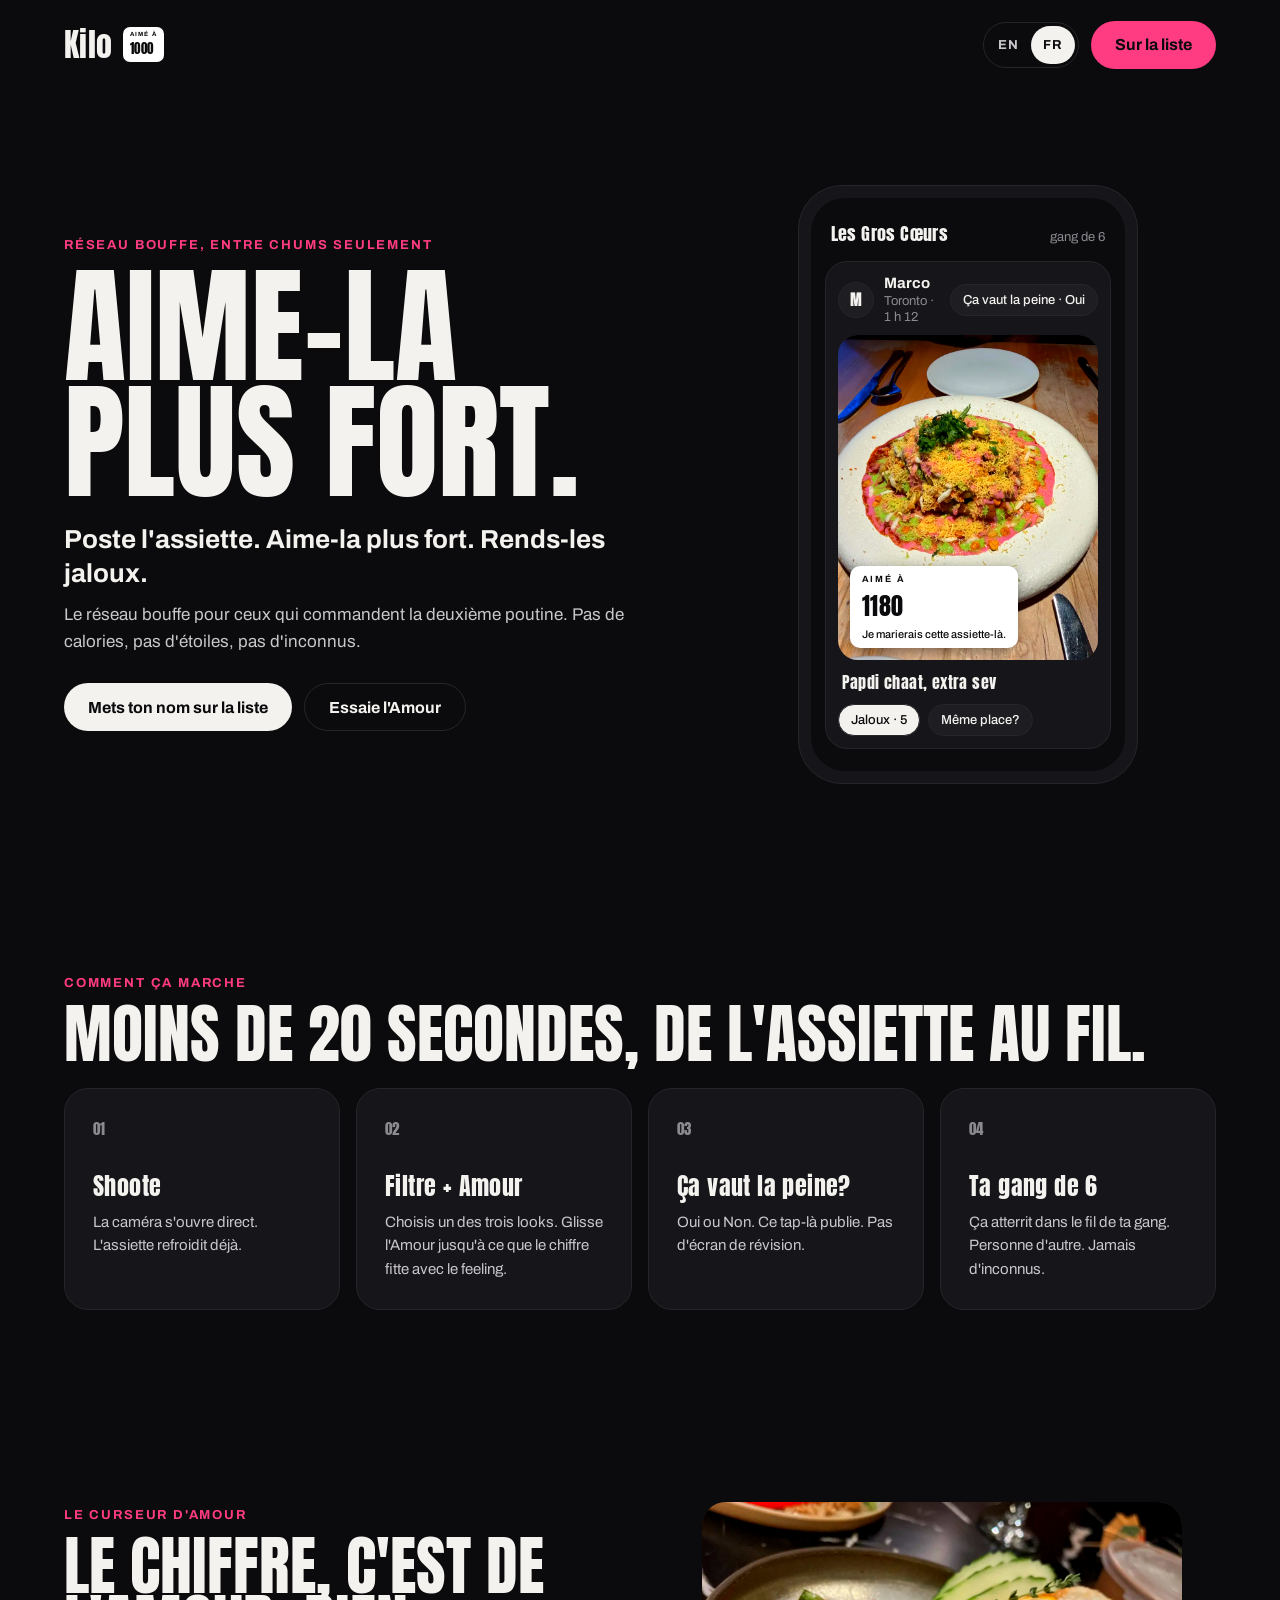
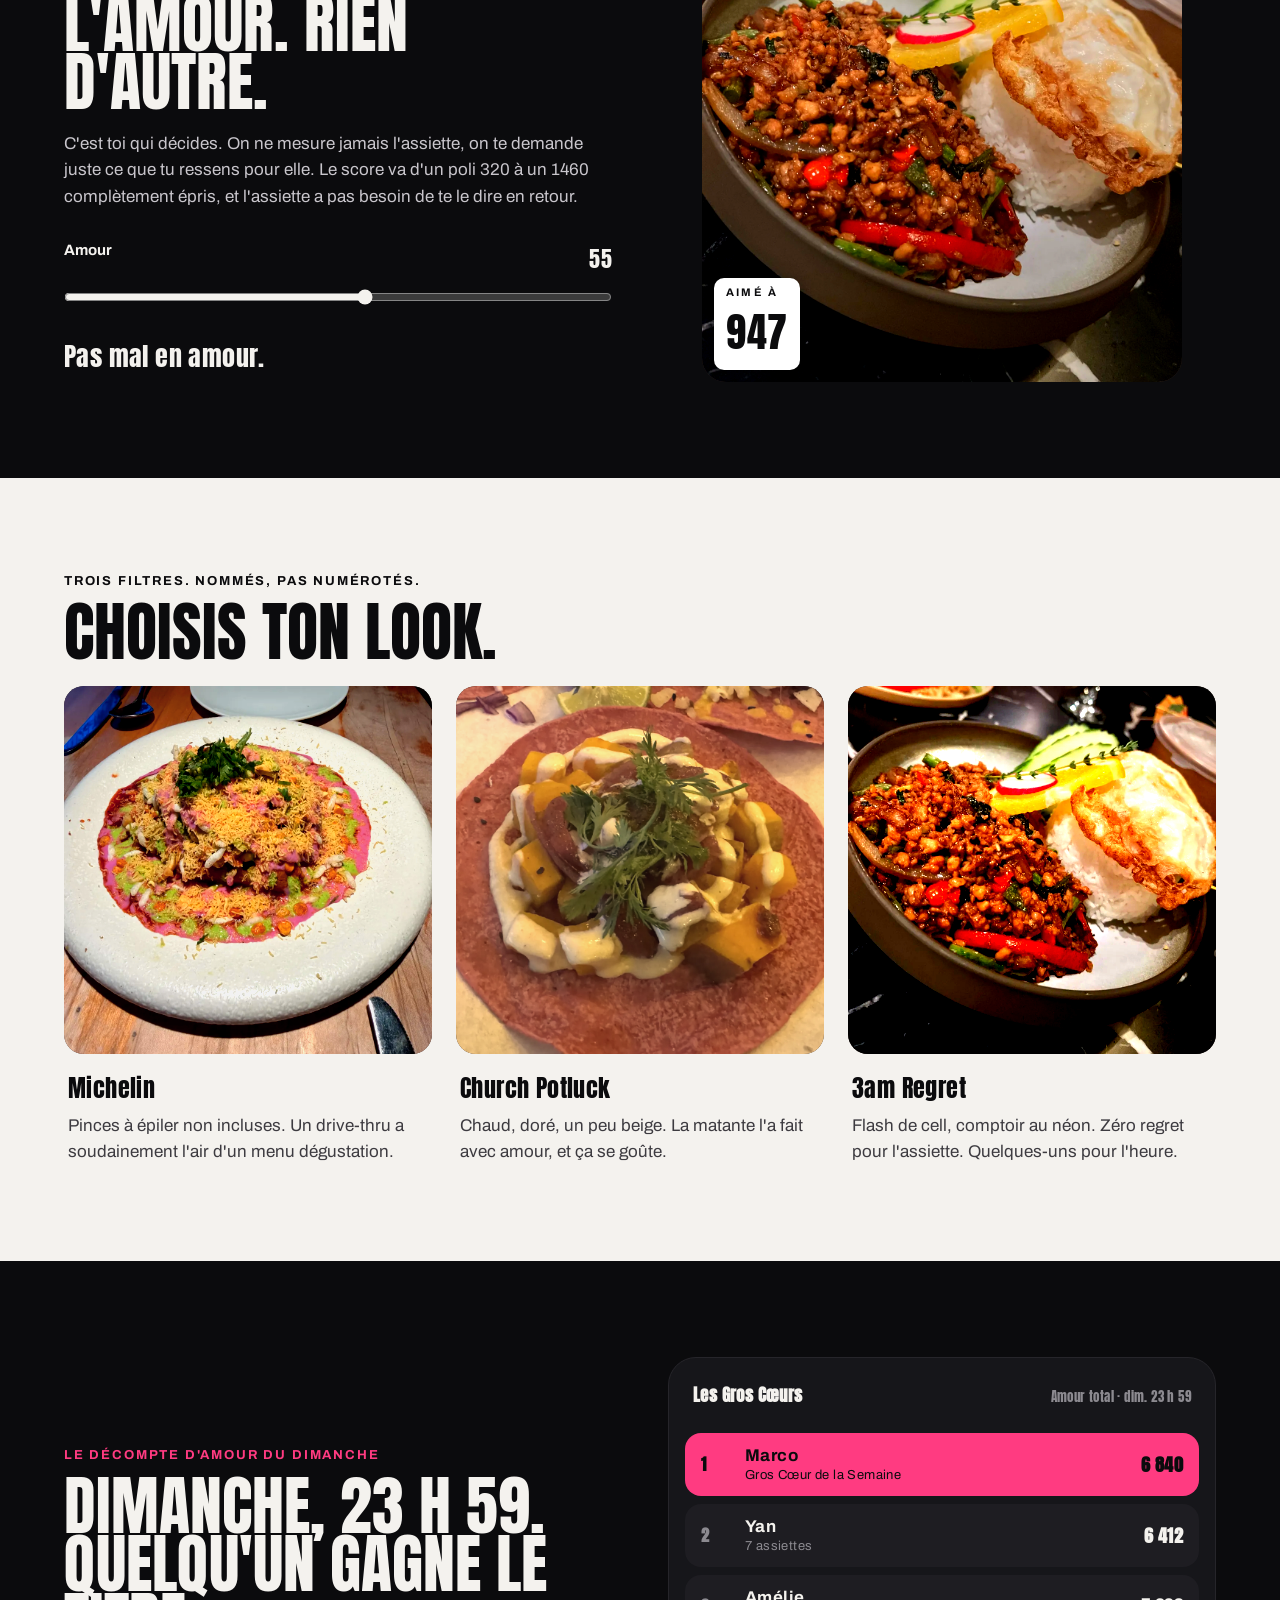
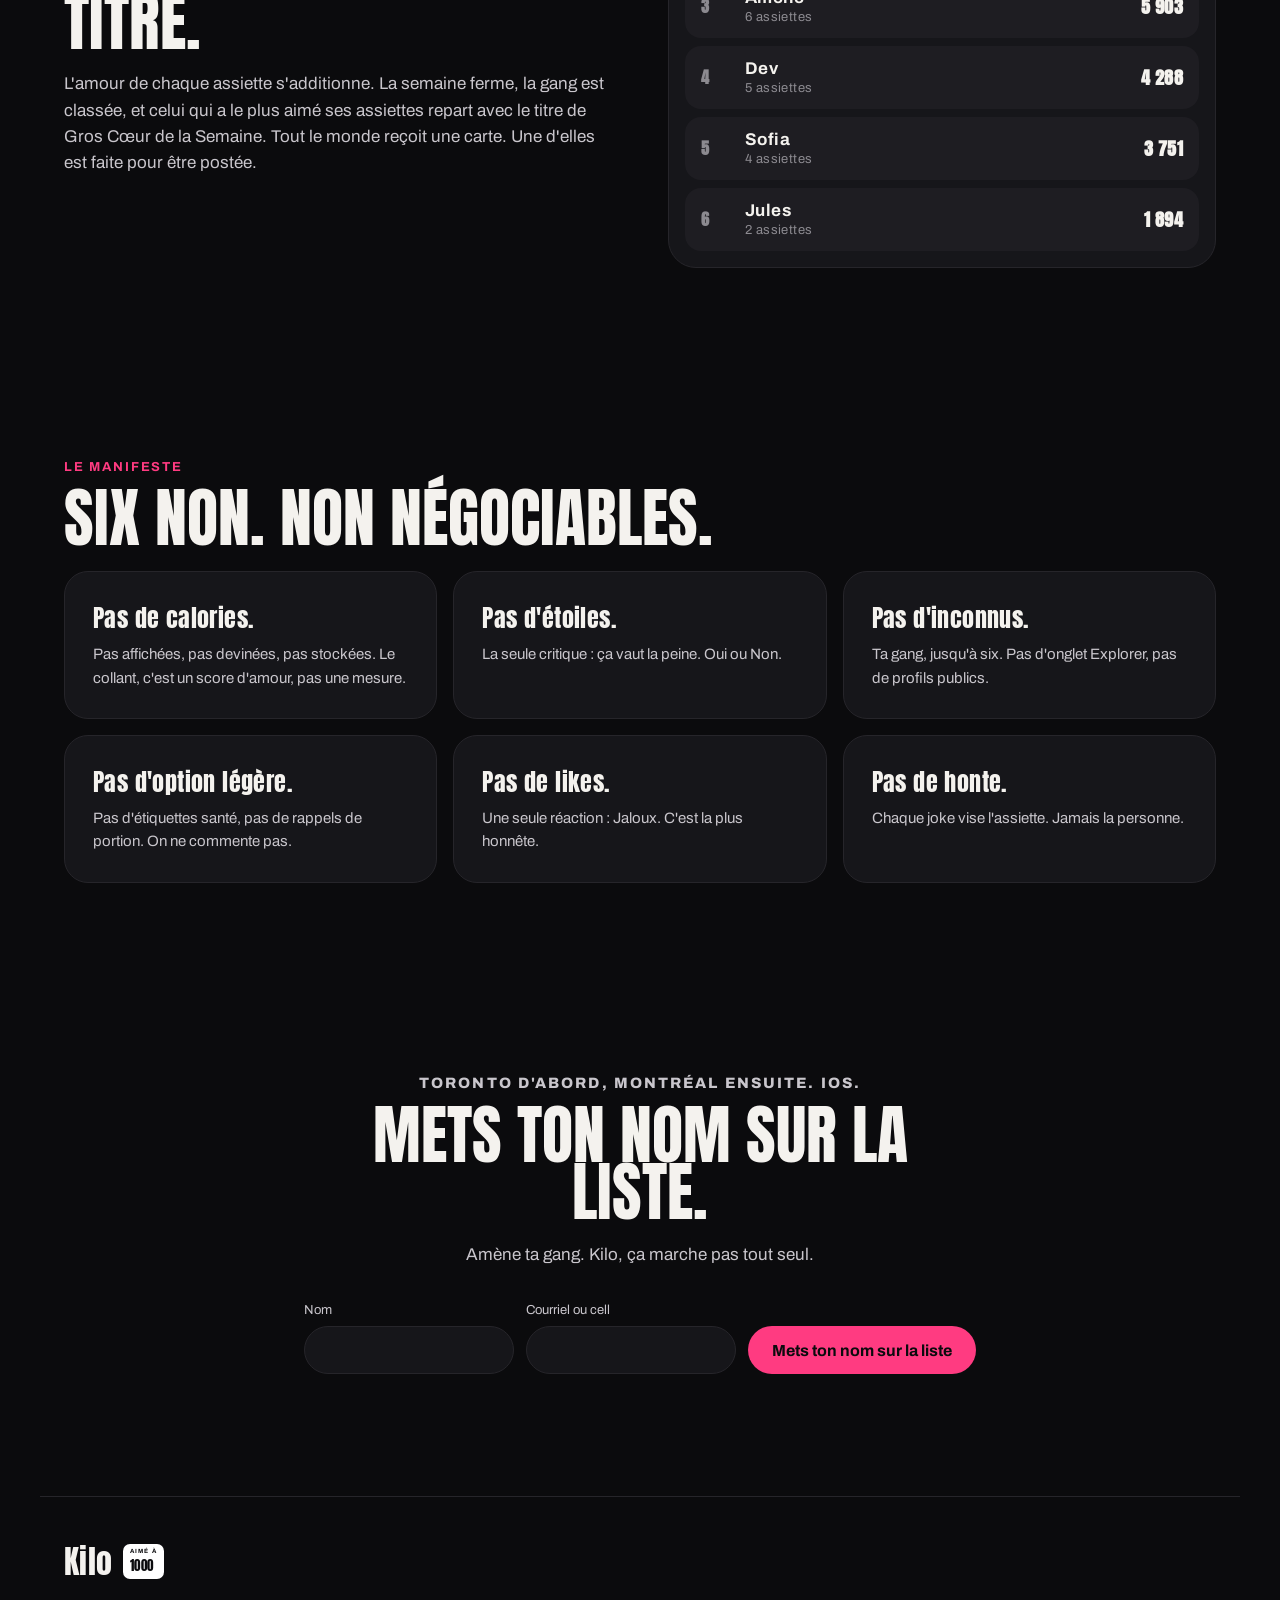
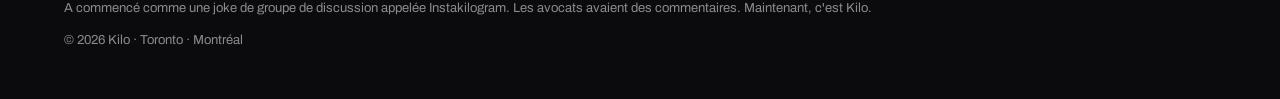
==== commit f71ba309: "Love brand: sticker, tagline, Gros Cœur" ====
--- a/fr/index.html
+++ b/fr/index.html
@@ -1,22 +1,22 @@
 <!doctype html><html lang="fr-CA"><head><meta charset="utf-8"><meta name="viewport" content="width=device-width,initial-scale=1">
-<title>Kilo — Fais-la peser.</title>
+<title>Kilo — Aime-la plus fort.</title>
 <link rel="canonical" href="https://ymatagne.github.io/kilo-landing/fr/"><link rel="alternate" hreflang="en-CA" href="https://ymatagne.github.io/kilo-landing/"><link rel="alternate" hreflang="fr-CA" href="https://ymatagne.github.io/kilo-landing/fr/"><link rel="alternate" hreflang="x-default" href="https://ymatagne.github.io/kilo-landing/">
-<meta property="og:type" content="website"><meta property="og:site_name" content="Kilo"><meta property="og:title" content="Kilo — Fais-la peser."><meta property="og:description" content="Le réseau bouffe entre chums seulement. Poste ton assiette. Fais-la peser. Rends-les jaloux."><meta property="og:image" content="https://ymatagne.github.io/kilo-landing/og-fr.png"><meta property="og:image:width" content="1200"><meta property="og:image:height" content="630"><meta property="og:image:alt" content="Kilo : Fais-la peser. Une assiette de papdi chaat avec un collant qui dit Aimé à 1180."><meta property="og:url" content="https://ymatagne.github.io/kilo-landing/fr/"><meta property="og:locale" content="fr_CA"><meta property="og:locale:alternate" content="en_CA"><meta name="twitter:card" content="summary_large_image"><meta name="twitter:image" content="https://ymatagne.github.io/kilo-landing/og-fr.png">
-<link rel="icon" href="../favicon.ico" sizes="any"><link rel="icon" type="image/png" sizes="32x32" href="../favicon-32.png"><link rel="apple-touch-icon" href="../apple-touch-icon.png"><meta name="theme-color" content="#0B0B0D"><meta name="description" content="Kilo, le réseau bouffe entre chums seulement. Poste ton assiette. Fais-la peser. Rends-les jaloux.">
+<meta property="og:type" content="website"><meta property="og:site_name" content="Kilo"><meta property="og:title" content="Kilo — Aime-la plus fort."><meta property="og:description" content="Le réseau bouffe entre chums seulement. Poste ton assiette. Aime-la plus fort. Rends-les jaloux."><meta property="og:image" content="https://ymatagne.github.io/kilo-landing/og-fr-v2.png"><meta property="og:image:width" content="1200"><meta property="og:image:height" content="630"><meta property="og:image:alt" content="Kilo : Aime-la plus fort. Une assiette de papdi chaat avec un collant qui dit Aimé à 1180."><meta property="og:url" content="https://ymatagne.github.io/kilo-landing/fr/"><meta property="og:locale" content="fr_CA"><meta property="og:locale:alternate" content="en_CA"><meta name="twitter:card" content="summary_large_image"><meta name="twitter:image" content="https://ymatagne.github.io/kilo-landing/og-fr-v2.png">
+<link rel="icon" href="../favicon.ico" sizes="any"><link rel="icon" type="image/png" sizes="32x32" href="../favicon-32.png"><link rel="apple-touch-icon" href="../apple-touch-icon.png"><meta name="theme-color" content="#0B0B0D"><meta name="description" content="Kilo, le réseau bouffe entre chums seulement. Poste ton assiette. Aime-la plus fort. Rends-les jaloux.">
 <link rel="preconnect" href="https://fonts.googleapis.com"><link rel="preconnect" href="https://fonts.gstatic.com" crossorigin>
 <link href="https://fonts.googleapis.com/css2?family=Anton&family=Archivo:wght@400;500;700&display=swap" rel="stylesheet">
 <link rel="stylesheet" href="../styles.css"></head><body>
 <a class="skip" href="#main">Passer au contenu</a>
-<header class="nav wrap"><a href="#" class="wordmark" aria-label="Accueil Kilo">Kilo <span class="sticker sm" aria-hidden="true"><small>PÈSE</small><b>1 KG</b></span></a>
+<header class="nav wrap"><a href="#" class="wordmark" aria-label="Accueil Kilo">Kilo <span class="sticker sm" aria-hidden="true"><small>AIMÉ À</small><b>1000</b></span></a>
 <div class="nav-r"><nav class="lang" aria-label="Langue"><a href="../" hreflang="en" lang="en">EN</a><a href="./" aria-current="page" hreflang="fr">FR</a></nav><a href="#join" class="btn btn-accent">Sur la liste</a></div></header>
 <main id="main">
 <section class="hero wrap">
- <div class="hero-copy"><p class="eyebrow">Réseau bouffe, entre chums seulement</p><h1>Fais-la peser.</h1>
- <p class="lede">Poste l'assiette. Fais-la peser. Rends-les jaloux.</p>
+ <div class="hero-copy"><p class="eyebrow">Réseau bouffe, entre chums seulement</p><h1>Aime-la plus&nbsp;fort.</h1>
+ <p class="lede">Poste l'assiette. Aime-la plus fort. Rends-les jaloux.</p>
  <p class="quiet">Le réseau bouffe pour ceux qui commandent la deuxième poutine. Pas de calories, pas d'étoiles, pas d'inconnus.</p>
  <div class="row"><a href="#join" class="btn btn-ink">Mets ton nom sur la liste</a><a href="#love" class="btn btn-ghost">Essaie l'Amour</a></div></div>
  <div class="phone" role="img" aria-label="Carte du fil Kilo : Marco a posté un papdi chaat à Toronto, aimé à 1180, Ça vaut la peine : Oui">
-  <div class="phone-in"><div class="pbar"><span class="pt">Les Gros Sacs</span><span class="meta">gang de 6</span></div>
+  <div class="phone-in"><div class="pbar"><span class="pt">Les Gros Cœurs</span><span class="meta">gang de 6</span></div>
    <article class="card"><div class="chead"><span class="av">M</span><div><b>Marco</b><span class="meta">Toronto · 1 h 12</span></div><span class="chip">Ça vaut la peine · Oui</span></div>
    <div class="photo"><picture><source srcset="../hero-plate.webp" type="image/webp"><img src="../hero-plate.jpg" width="800" height="1000" alt="" style="filter:saturate(1.35) contrast(1.15)"></picture><span class="sticker on-photo"><small>AIMÉ À</small><b>1180</b><em>Je marierais cette assiette-là.</em></span></div>
    <p class="dish">Papdi chaat, extra sev</p><div class="acts"><span class="chip on">Jaloux · 5</span><span class="chip">Même place?</span></div></article>
@@ -42,14 +42,14 @@
 <section class="filters" aria-labelledby="f-h"><div class="wrap"><p class="eyebrow dark">Trois filtres. Nommés, pas numérotés.</p><h2 id="f-h">Choisis ton look.</h2>
 <div class="fgrid">
 <figure><div class="photo"><picture><source srcset="../filter-michelin.webp" type="image/webp"><img src="../filter-michelin.jpg" width="1000" height="1000" loading="lazy" decoding="async" alt="Papdi chaat garni de sev, chutney vert et fines herbes sur une grande assiette blanche, filtre Michelin" style="filter:saturate(1.1) contrast(1.35) brightness(.95) hue-rotate(-8deg)"></picture></div><figcaption><h3>Michelin</h3><p>Pinces à épiler non incluses. Un drive-thru a soudainement l'air d'un menu dégustation.</p></figcaption></figure>
-<figure><div class="photo"><picture><source srcset="../filter-potluck.webp" type="image/webp"><img src="../filter-potluck.jpg" width="1000" height="1000" loading="lazy" decoding="async" alt="Taco sur tortilla à la betterave, courge rôtie, crème et fines herbes, filtre Church Potluck" style="filter:sepia(.45) saturate(1.4) brightness(1.08) contrast(.95)"></picture></div><figcaption><h3>Church Potluck</h3><p>Chaud, doré, un peu beige. La matante en a fait trop, et c'est exactement le but.</p></figcaption></figure>
+<figure><div class="photo"><picture><source srcset="../filter-potluck.webp" type="image/webp"><img src="../filter-potluck.jpg" width="1000" height="1000" loading="lazy" decoding="async" alt="Taco sur tortilla à la betterave, courge rôtie, crème et fines herbes, filtre Church Potluck" style="filter:sepia(.45) saturate(1.4) brightness(1.08) contrast(.95)"></picture></div><figcaption><h3>Church Potluck</h3><p>Chaud, doré, un peu beige. La matante l'a fait avec amour, et ça se goûte.</p></figcaption></figure>
 <figure><div class="photo"><picture><source srcset="../filter-3am.webp" type="image/webp"><img src="../filter-3am.jpg" width="1000" height="1000" loading="lazy" decoding="async" alt="Sauté thaï au basilic avec riz et œuf frit, filtre 3am Regret" style="filter:brightness(1.2) contrast(1.6) saturate(1.5)"></picture></div><figcaption><h3>3am Regret</h3><p>Flash de cell, comptoir au néon. Zéro regret pour l'assiette. Quelques-uns pour l'heure.</p></figcaption></figure>
 </div></div></section>
 
 <section class="lovecount wrap" aria-labelledby="w-h"><div><p class="eyebrow">Le décompte d'amour du dimanche</p><h2 id="w-h">Dimanche, 23 h 59. Quelqu'un gagne le titre.</h2>
-<p class="quiet">L'amour de chaque assiette s'additionne. La semaine ferme, la gang est classée, et celui qui a le plus aimé ses assiettes repart avec le titre de Gros Sac de la Semaine. Tout le monde reçoit une carte. Une d'elles est faite pour être postée.</p></div>
-<div class="board" role="table" aria-label="Exemple de décompte d'amour d'une gang"><div class="bhead"><b>Les Gros Sacs</b><span class="meta">Amour total · dim. 23 h 59</span></div>
-<div class="brow champ" role="row"><span>1</span><span><b>Marco</b><small>Gros Sac de la Semaine</small></span><span>6 840</span></div>
+<p class="quiet">L'amour de chaque assiette s'additionne. La semaine ferme, la gang est classée, et celui qui a le plus aimé ses assiettes repart avec le titre de Gros Cœur de la Semaine. Tout le monde reçoit une carte. Une d'elles est faite pour être postée.</p></div>
+<div class="board" role="table" aria-label="Exemple de décompte d'amour d'une gang"><div class="bhead"><b>Les Gros Cœurs</b><span class="meta">Amour total · dim. 23 h 59</span></div>
+<div class="brow champ" role="row"><span>1</span><span><b>Marco</b><small>Gros Cœur de la Semaine</small></span><span>6 840</span></div>
 <div class="brow" role="row"><span>2</span><span><b>Yan</b><small>7 assiettes</small></span><span>6 412</span></div>
 <div class="brow" role="row"><span>3</span><span><b>Amélie</b><small>6 assiettes</small></span><span>5 903</span></div>
 <div class="brow" role="row"><span>4</span><span><b>Dev</b><small>5 assiettes</small></span><span>4 288</span></div>
@@ -71,8 +71,8 @@
 <form id="wl" class="form" novalidate><div class="f"><label for="nm">Nom</label><input id="nm" name="name" autocomplete="given-name" required></div>
 <div class="f"><label for="ct">Courriel ou cell</label><input id="ct" name="contact" autocomplete="email" required></div>
 <button class="btn btn-accent" type="submit">Mets ton nom sur la liste</button><p id="err" class="err" role="alert"></p></form>
-<div id="thanks" class="thanks" hidden tabindex="-1"><span class="sticker"><small>PÈSE</small><b>1 KG</b></span><h3>T'es sur la liste.</h3><p class="quiet">On t'écrit quand Kilo arrive dans ta ville. Commence à réchauffer la gang.</p></div>
+<div id="thanks" class="thanks" hidden tabindex="-1"><span class="sticker"><small>AIMÉ À</small><b>1000</b></span><h3>T'es sur la liste.</h3><p class="quiet">On t'écrit quand Kilo arrive dans ta ville. Commence à réchauffer la gang.</p></div>
 </section></main>
-<footer class="foot wrap"><a href="#" class="wordmark" aria-label="Accueil Kilo">Kilo <span class="sticker sm" aria-hidden="true"><small>PÈSE</small><b>1 KG</b></span></a>
+<footer class="foot wrap"><a href="#" class="wordmark" aria-label="Accueil Kilo">Kilo <span class="sticker sm" aria-hidden="true"><small>AIMÉ À</small><b>1000</b></span></a>
 <p class="meta">A commencé comme une joke de groupe de discussion appelée Instakilogram. Les avocats avaient des commentaires. Maintenant, c'est Kilo.</p><p class="meta">© 2026 Kilo · Toronto · Montréal</p></footer>
 <script src="../app.js"></script></body></html>
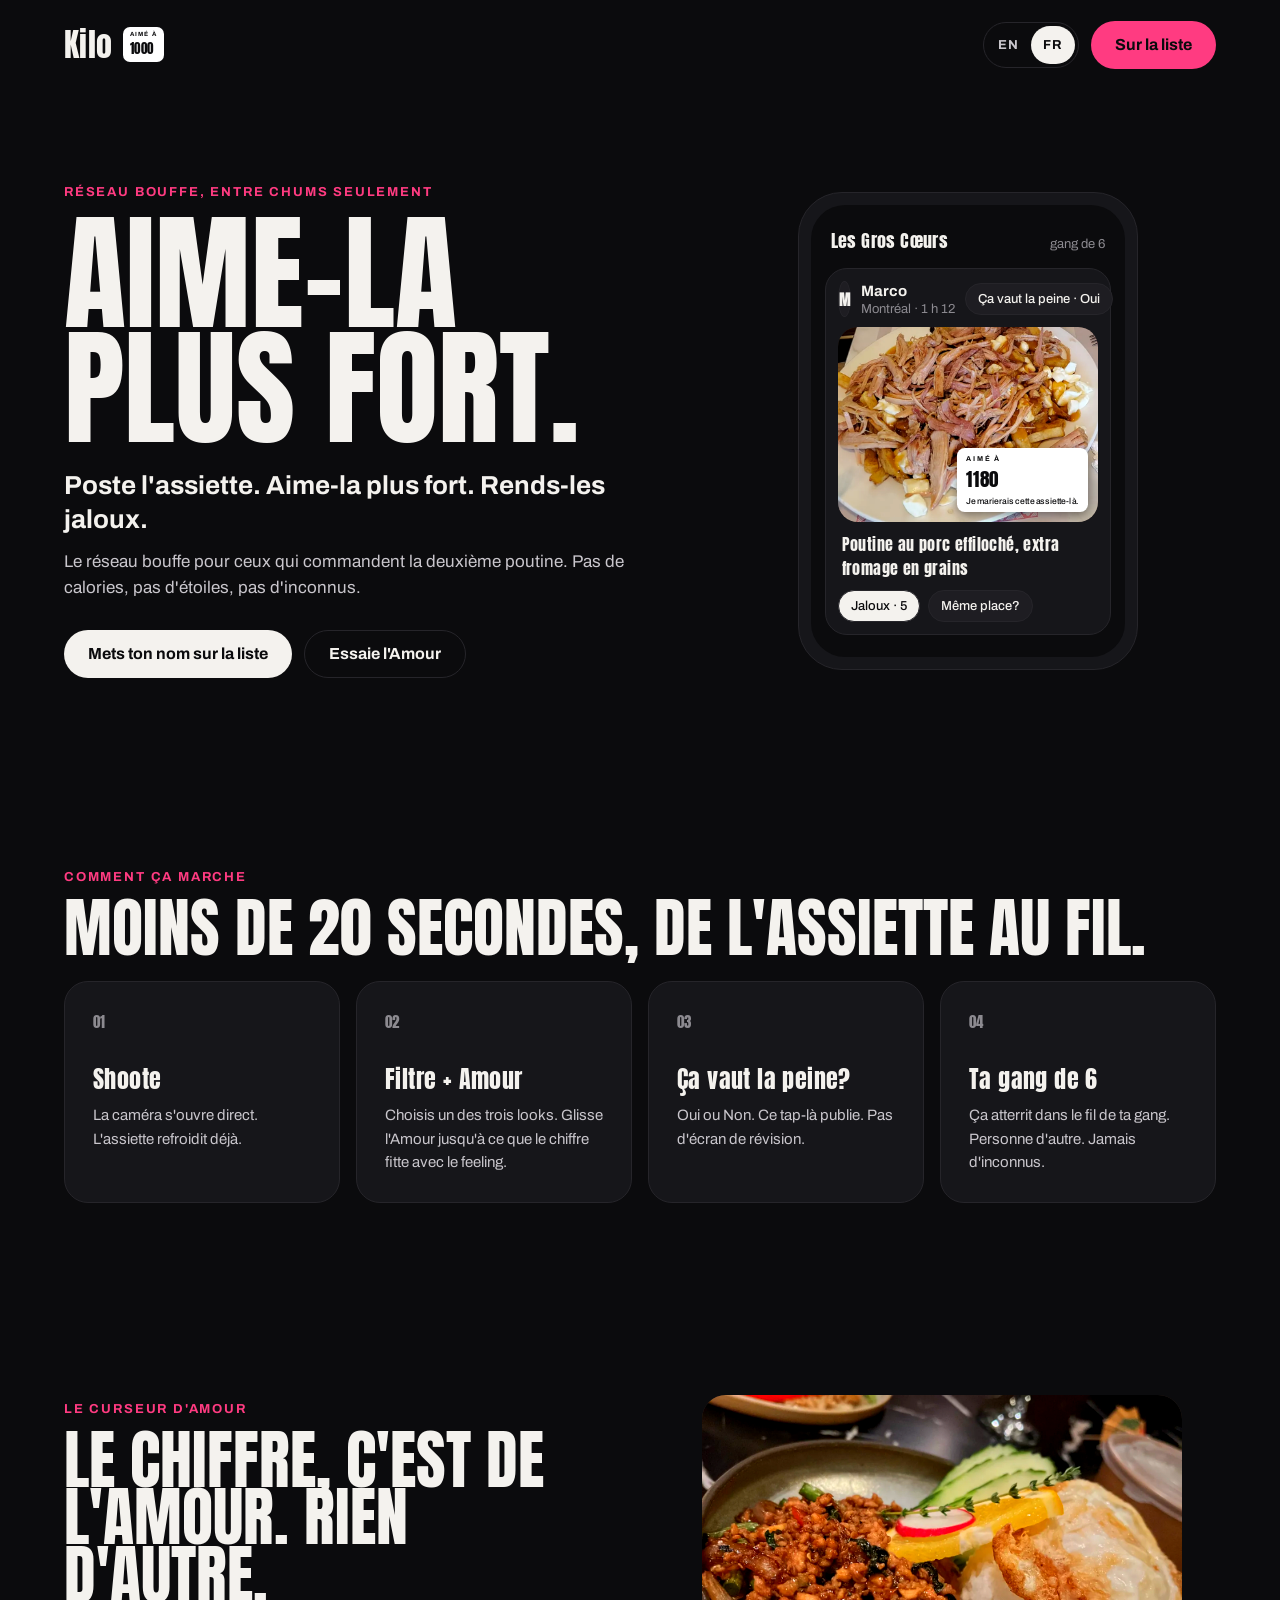
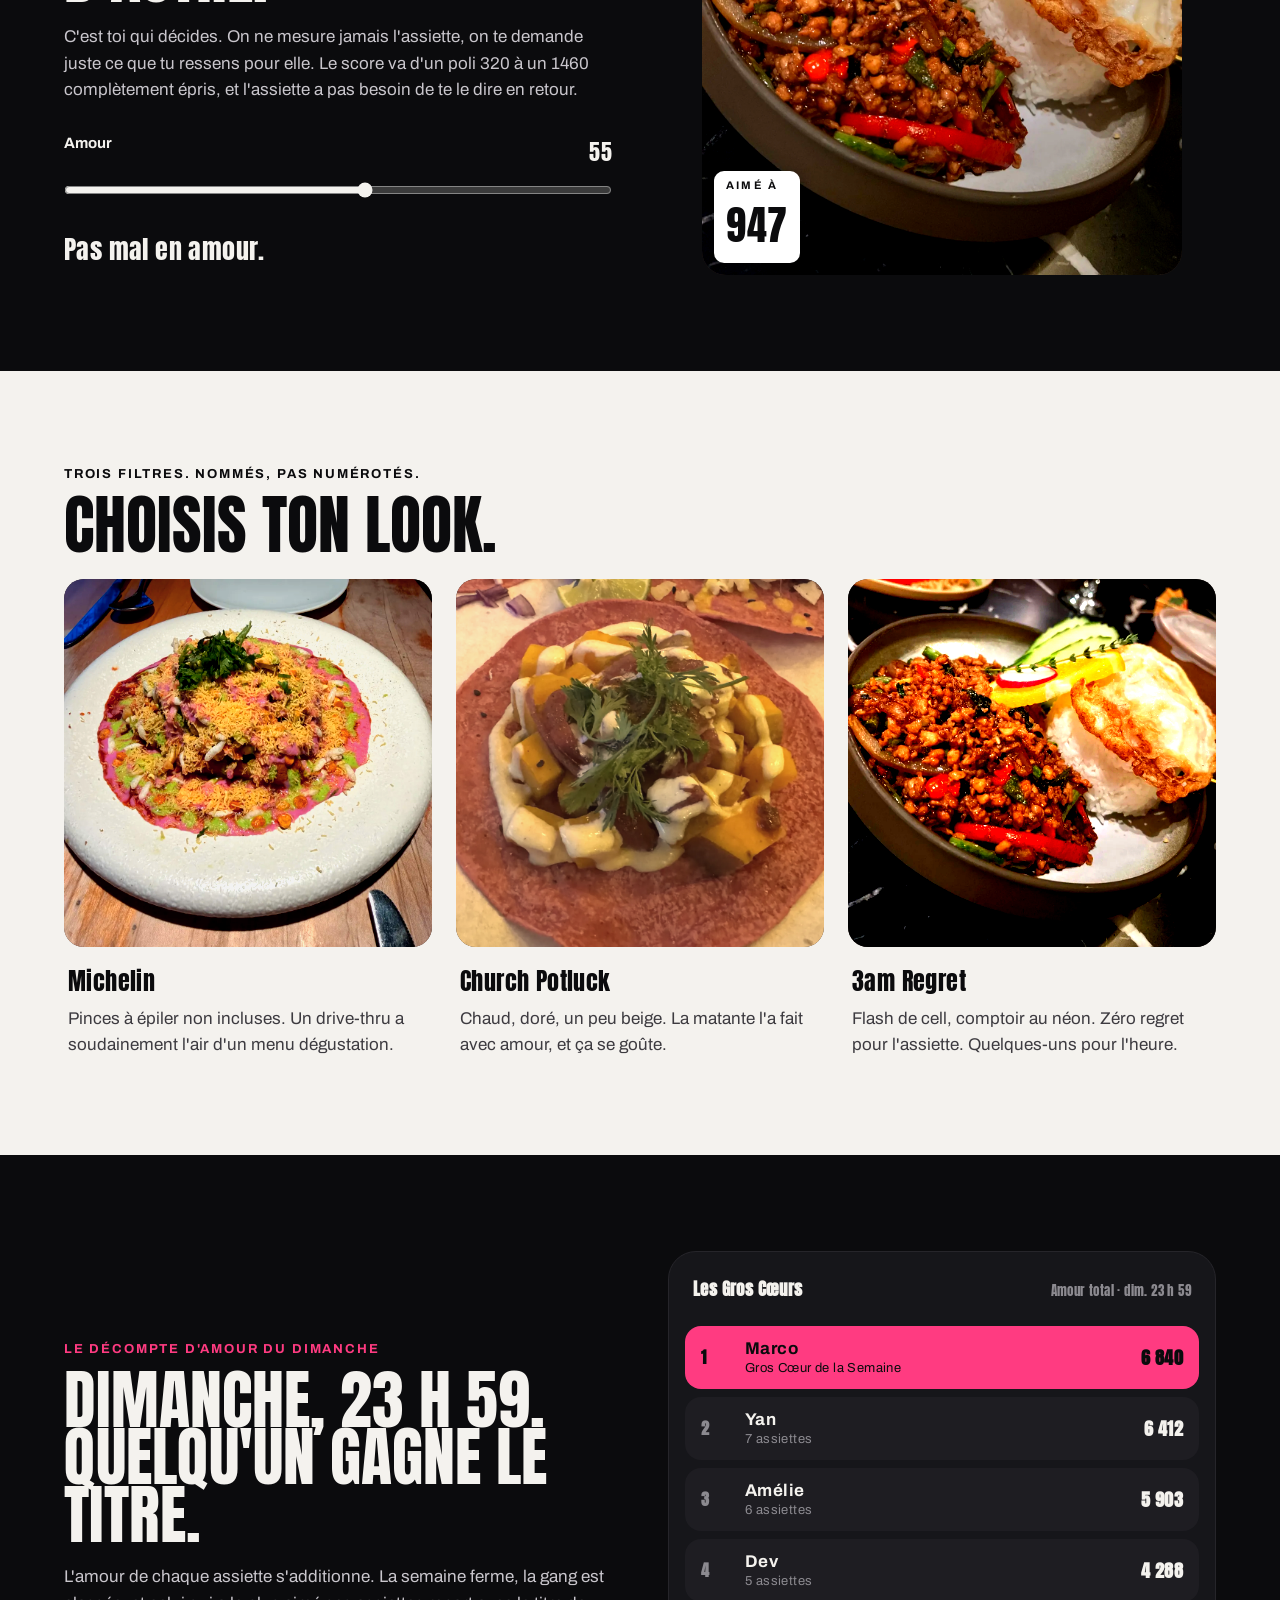
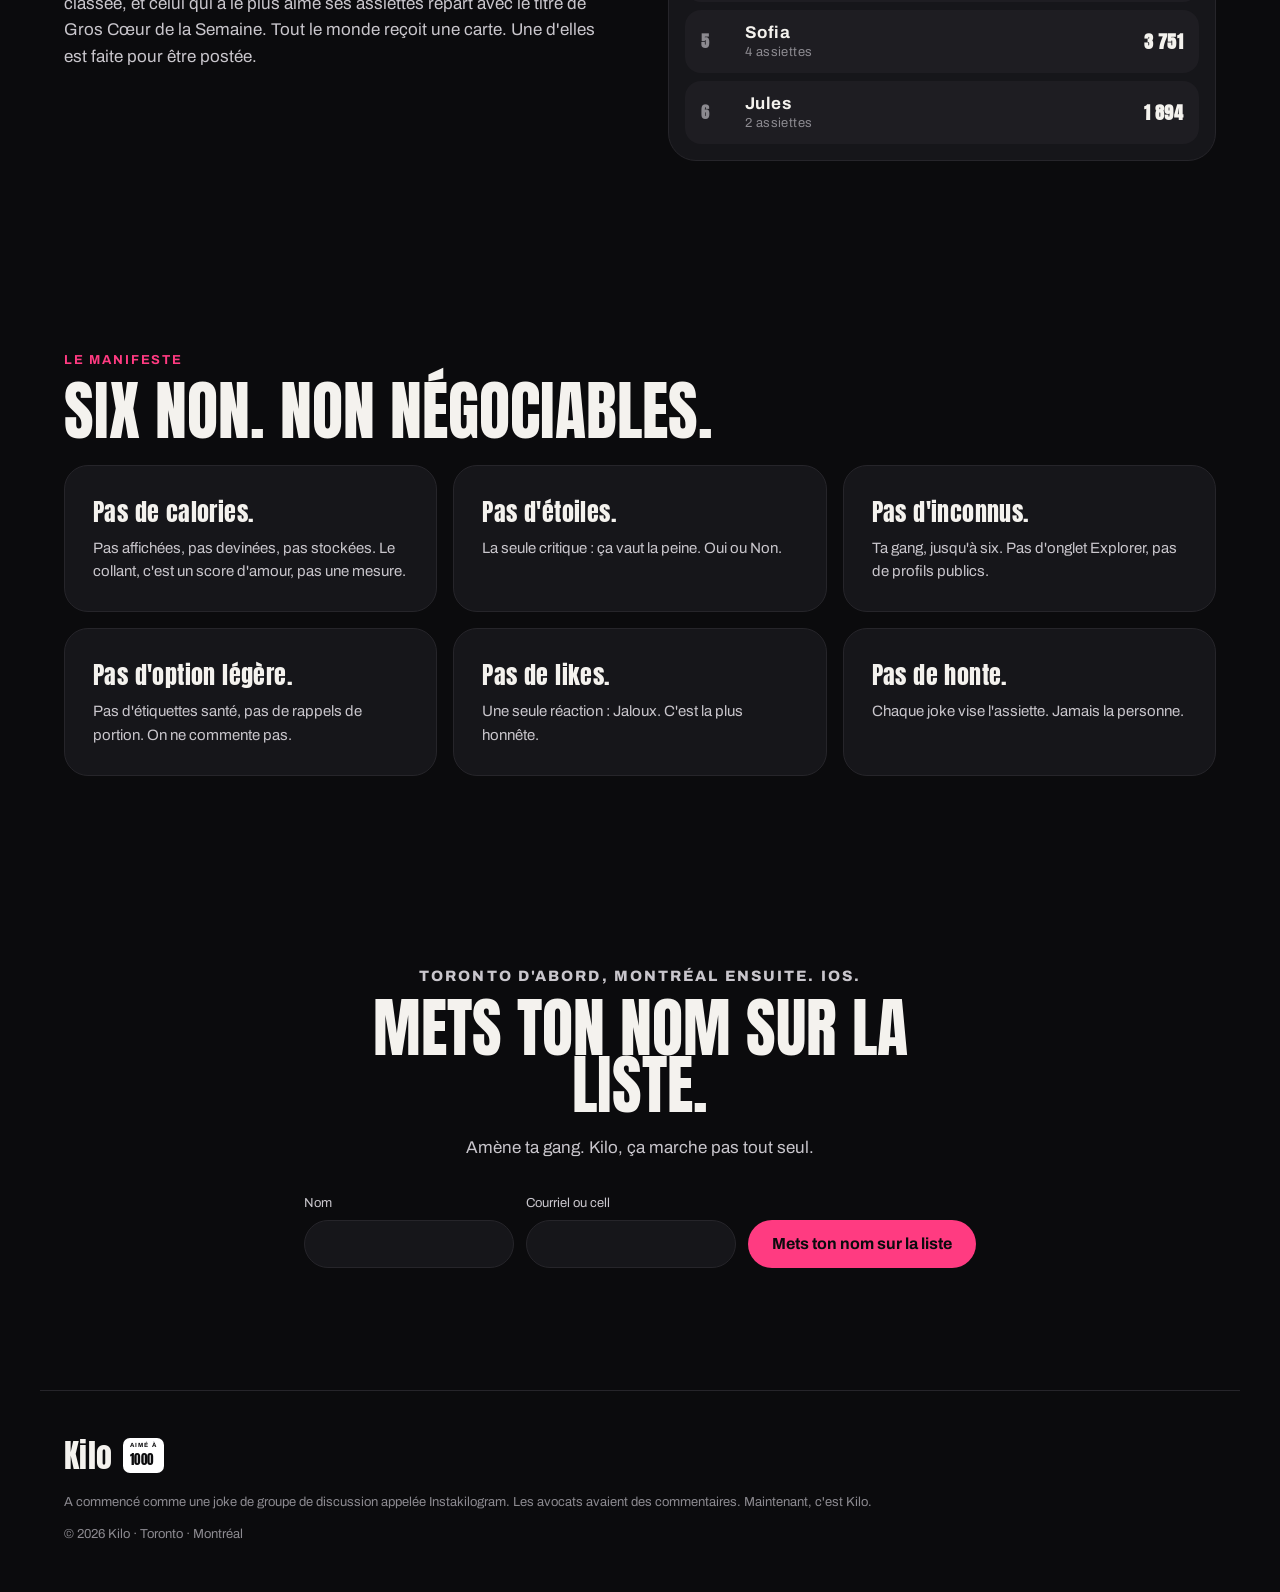
==== commit f5931129: "Hero: pulled pork poutine photo, Montréal card copy, og-v3 share images" ====
--- a/fr/index.html
+++ b/fr/index.html
@@ -1,7 +1,7 @@
 <!doctype html><html lang="fr-CA"><head><meta charset="utf-8"><meta name="viewport" content="width=device-width,initial-scale=1">
 <title>Kilo — Aime-la plus fort.</title>
 <link rel="canonical" href="https://ymatagne.github.io/kilo-landing/fr/"><link rel="alternate" hreflang="en-CA" href="https://ymatagne.github.io/kilo-landing/"><link rel="alternate" hreflang="fr-CA" href="https://ymatagne.github.io/kilo-landing/fr/"><link rel="alternate" hreflang="x-default" href="https://ymatagne.github.io/kilo-landing/">
-<meta property="og:type" content="website"><meta property="og:site_name" content="Kilo"><meta property="og:title" content="Kilo — Aime-la plus fort."><meta property="og:description" content="Le réseau bouffe entre chums seulement. Poste ton assiette. Aime-la plus fort. Rends-les jaloux."><meta property="og:image" content="https://ymatagne.github.io/kilo-landing/og-fr-v2.png"><meta property="og:image:width" content="1200"><meta property="og:image:height" content="630"><meta property="og:image:alt" content="Kilo : Aime-la plus fort. Une assiette de papdi chaat avec un collant qui dit Aimé à 1180."><meta property="og:url" content="https://ymatagne.github.io/kilo-landing/fr/"><meta property="og:locale" content="fr_CA"><meta property="og:locale:alternate" content="en_CA"><meta name="twitter:card" content="summary_large_image"><meta name="twitter:image" content="https://ymatagne.github.io/kilo-landing/og-fr-v2.png">
+<meta property="og:type" content="website"><meta property="og:site_name" content="Kilo"><meta property="og:title" content="Kilo — Aime-la plus fort."><meta property="og:description" content="Le réseau bouffe entre chums seulement. Poste ton assiette. Aime-la plus fort. Rends-les jaloux."><meta property="og:image" content="https://ymatagne.github.io/kilo-landing/og-fr-v3.png"><meta property="og:image:width" content="1200"><meta property="og:image:height" content="630"><meta property="og:image:alt" content="Kilo : Aime-la plus fort. Une poutine au porc effiloché avec un collant qui dit Aimé à 1180."><meta property="og:url" content="https://ymatagne.github.io/kilo-landing/fr/"><meta property="og:locale" content="fr_CA"><meta property="og:locale:alternate" content="en_CA"><meta name="twitter:card" content="summary_large_image"><meta name="twitter:image" content="https://ymatagne.github.io/kilo-landing/og-fr-v3.png">
 <link rel="icon" href="../favicon.ico" sizes="any"><link rel="icon" type="image/png" sizes="32x32" href="../favicon-32.png"><link rel="apple-touch-icon" href="../apple-touch-icon.png"><meta name="theme-color" content="#0B0B0D"><meta name="description" content="Kilo, le réseau bouffe entre chums seulement. Poste ton assiette. Aime-la plus fort. Rends-les jaloux.">
 <link rel="preconnect" href="https://fonts.googleapis.com"><link rel="preconnect" href="https://fonts.gstatic.com" crossorigin>
 <link href="https://fonts.googleapis.com/css2?family=Anton&family=Archivo:wght@400;500;700&display=swap" rel="stylesheet">
@@ -15,11 +15,11 @@
  <p class="lede">Poste l'assiette. Aime-la plus fort. Rends-les jaloux.</p>
  <p class="quiet">Le réseau bouffe pour ceux qui commandent la deuxième poutine. Pas de calories, pas d'étoiles, pas d'inconnus.</p>
  <div class="row"><a href="#join" class="btn btn-ink">Mets ton nom sur la liste</a><a href="#love" class="btn btn-ghost">Essaie l'Amour</a></div></div>
- <div class="phone" role="img" aria-label="Carte du fil Kilo : Marco a posté un papdi chaat à Toronto, aimé à 1180, Ça vaut la peine : Oui">
+ <div class="phone" role="img" aria-label="Carte du fil Kilo : Marco a posté une poutine au porc effiloché à Montréal, aimée à 1180, Ça vaut la peine : Oui">
   <div class="phone-in"><div class="pbar"><span class="pt">Les Gros Cœurs</span><span class="meta">gang de 6</span></div>
-   <article class="card"><div class="chead"><span class="av">M</span><div><b>Marco</b><span class="meta">Toronto · 1 h 12</span></div><span class="chip">Ça vaut la peine · Oui</span></div>
-   <div class="photo"><picture><source srcset="../hero-plate.webp" type="image/webp"><img src="../hero-plate.jpg" width="800" height="1000" alt="" style="filter:saturate(1.35) contrast(1.15)"></picture><span class="sticker on-photo"><small>AIMÉ À</small><b>1180</b><em>Je marierais cette assiette-là.</em></span></div>
-   <p class="dish">Papdi chaat, extra sev</p><div class="acts"><span class="chip on">Jaloux · 5</span><span class="chip">Même place?</span></div></article>
+   <article class="card"><div class="chead"><span class="av">M</span><div><b>Marco</b><span class="meta">Montréal · 1 h 12</span></div><span class="chip">Ça vaut la peine · Oui</span></div>
+   <div class="photo hero-shot"><picture><source srcset="../hero-poutine.webp" type="image/webp"><img src="../hero-poutine.jpg" width="800" height="600" alt="" style="filter:saturate(1.15) contrast(1.08)"></picture><span class="sticker on-photo"><small>AIMÉ À</small><b>1180</b><em>Je marierais cette assiette-là.</em></span></div>
+   <p class="dish">Poutine au porc effiloché, extra fromage en grains</p><div class="acts"><span class="chip on">Jaloux · 5</span><span class="chip">Même place?</span></div></article>
   </div></div>
 </section>
 
--- a/styles.css
+++ b/styles.css
@@ -75,3 +75,7 @@
 .lang a[aria-current]{background:var(--ink);color:var(--g)}
 h1,h2,h3{overflow-wrap:break-word;hyphens:manual}
 @media(max-width:600px){.nav .sticker.sm{display:none}.nav-r{gap:8px}.lang a{min-width:40px}}
+
+.photo.hero-shot{aspect-ratio:4/3}
+.photo.hero-shot .sticker.on-photo{left:auto;right:10px;bottom:10px;transform:scale(.78);transform-origin:right bottom}
+.chead .meta{white-space:nowrap}
